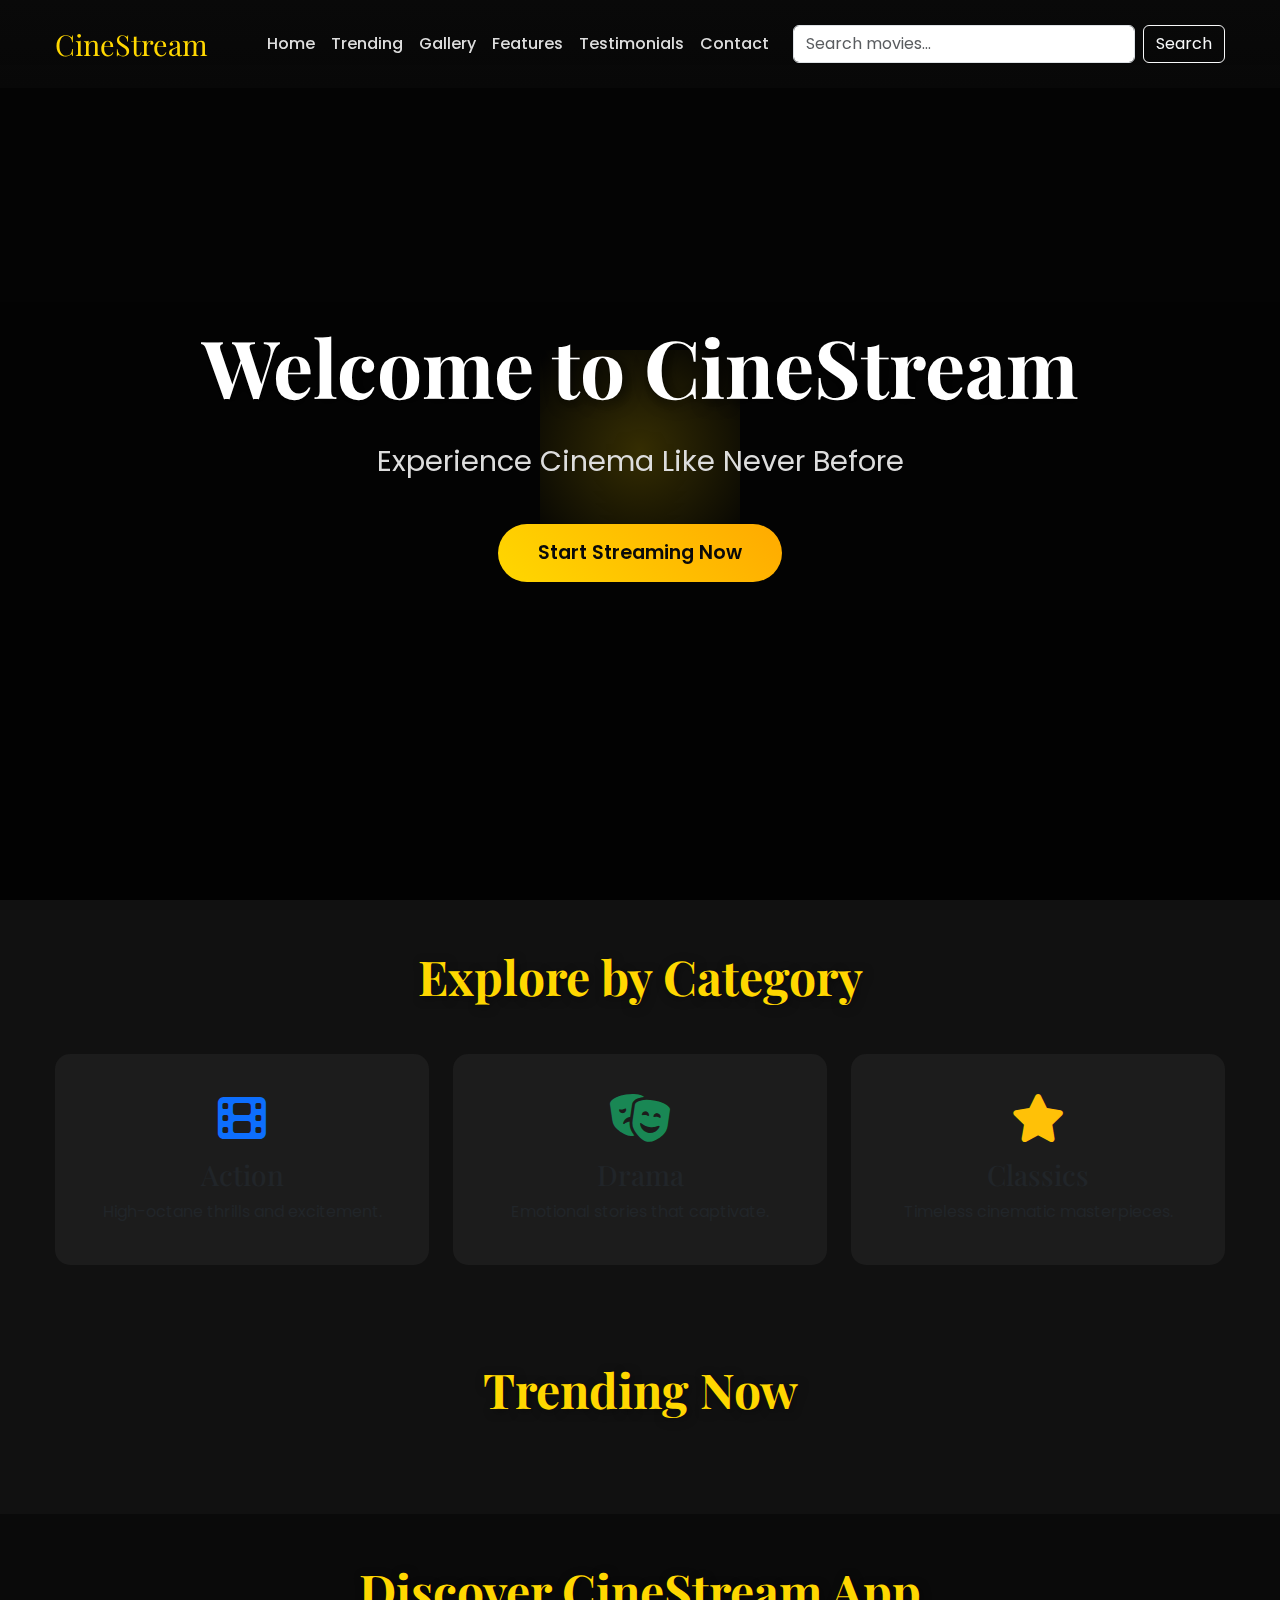
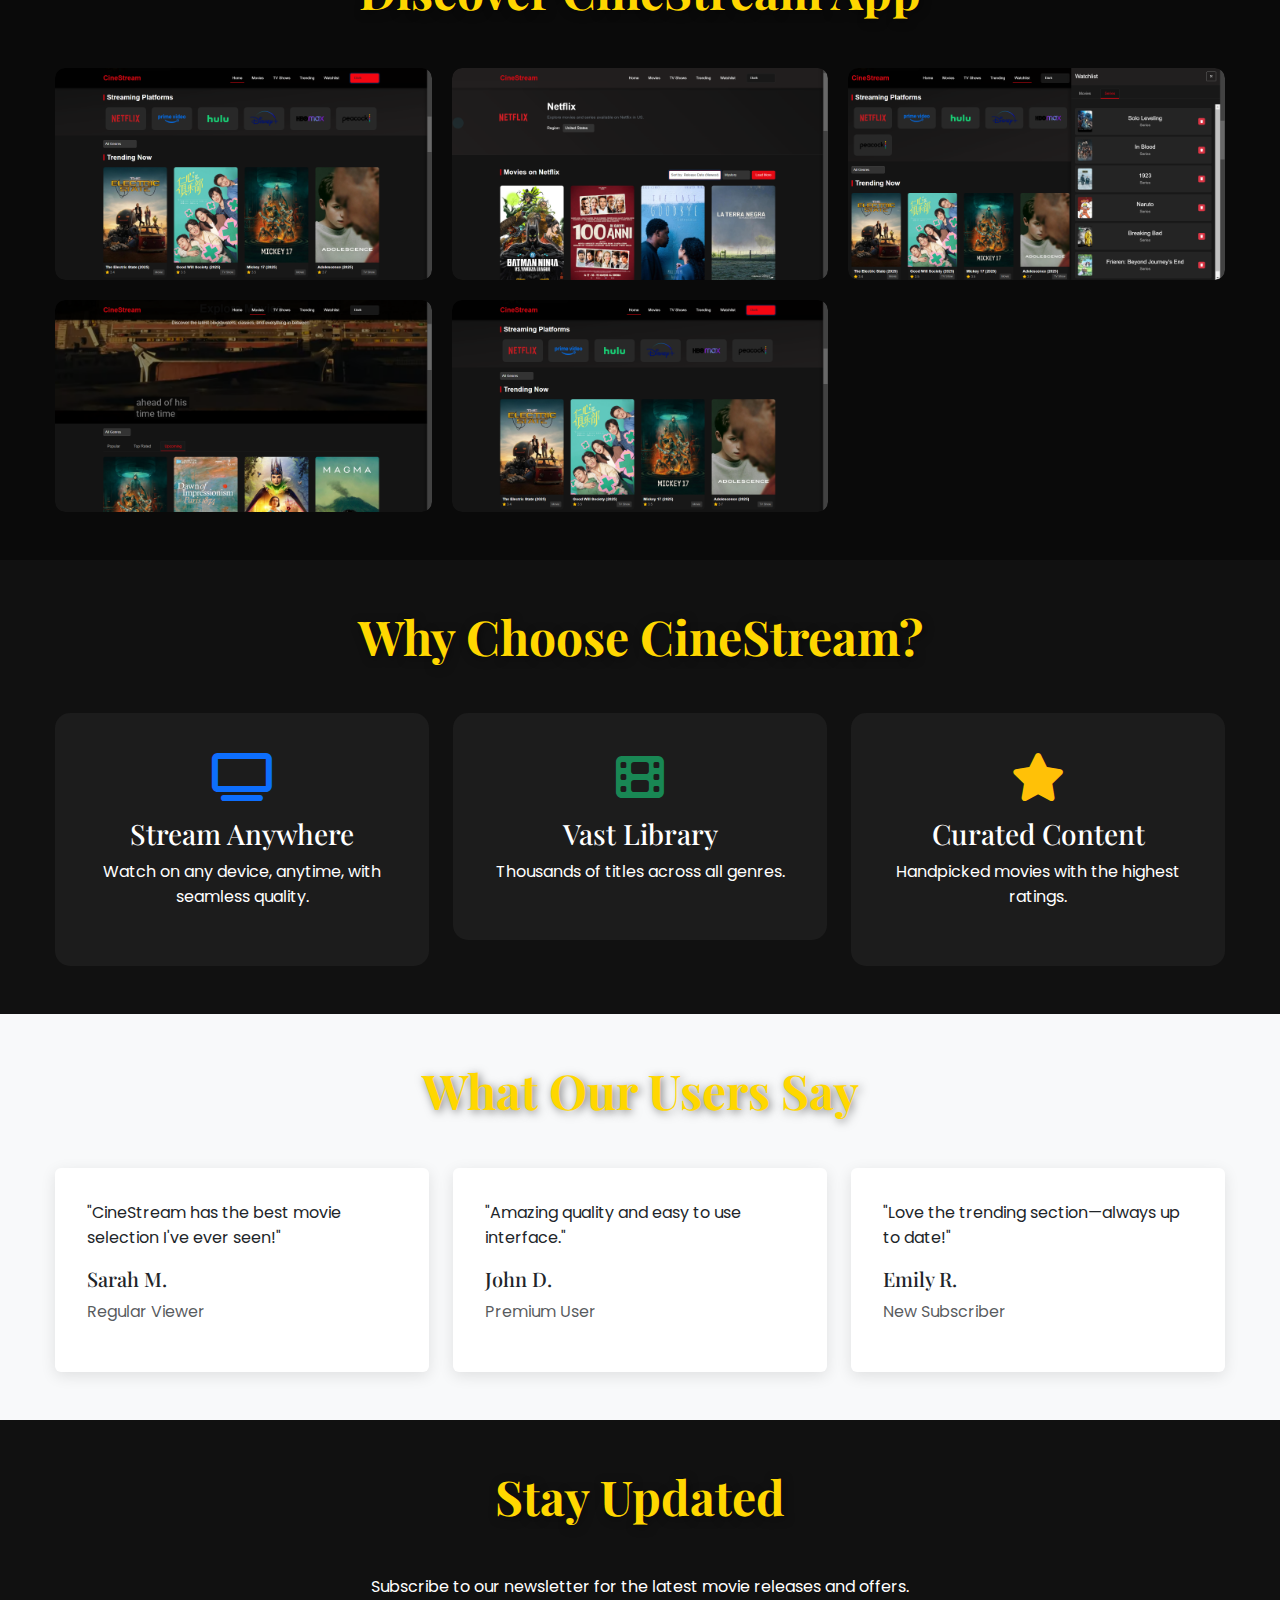
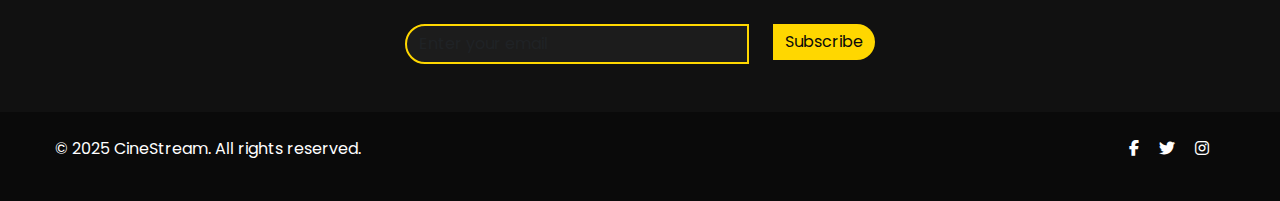
==== index.html @ f6e2ef92 "Update index.html" ====
<!DOCTYPE html>
<html lang="en">
<head>
  <meta charset="UTF-8">
  <meta name="viewport" content="width=device-width, initial-scale=1.0">
  <meta name="description" content="CineStream - Stream the latest movies and TV shows with a vast library and top-rated content.">
  <meta name="keywords" content="movies, streaming, CineStream, watch online, TV shows">
  <meta name="author" content="xAI">
  <!-- Open Graph Meta Tags -->
  <meta property="og:title" content="CineStream - Your Ultimate Movie Streaming Experience">
  <meta property="og:description" content="Discover a world of movies and TV shows in stunning quality with CineStream.">
  <meta property="og:image" content="https://cinestream.example.com/og-image.jpg">
  <meta property="og:url" content="https://cinestream.example.com">
  <meta property="og:type" content="website">
  <!-- Twitter Card Meta Tags -->
  <meta name="twitter:card" content="summary_large_image">
  <meta name="twitter:title" content="CineStream - Your Ultimate Movie Streaming Experience">
  <meta name="twitter:description" content="Discover a world of movies and TV shows in stunning quality with CineStream.">
  <meta name="twitter:image" content="https://cinestream.example.com/og-image.jpg">
  <title>CineStream - Your Ultimate Movie Streaming Experience</title>
  <link href="https://cdn.jsdelivr.net/npm/bootstrap@5.3.0/dist/css/bootstrap.min.css" rel="stylesheet">
  <link rel="stylesheet" href="https://cdnjs.cloudflare.com/ajax/libs/font-awesome/6.4.0/css/all.min.css">
  <link href="https://fonts.googleapis.com/css2?family=Playfair+Display:wght@400;700&family=Poppins:wght@300;400;500;600;700&display=swap" rel="stylesheet">
  <link rel="stylesheet" href="https://cdnjs.cloudflare.com/ajax/libs/OwlCarousel2/2.3.4/assets/owl.carousel.min.css">
  <link rel="stylesheet" href="https://cdnjs.cloudflare.com/ajax/libs/lightbox2/2.11.3/css/lightbox.min.css">
  <link rel="stylesheet" href="lading-page.css">
  </head>
<body>
  <!-- Preloader -->
  <div id="preloader">
    <div class="spinner">
      <div class="film-strip"></div>
      <span>CineStream</span>
    </div>
  </div>

  <!-- Navigation -->
  <nav class="navbar navbar-expand-lg navbar-dark fixed-top">
    <div class="container">
      <a class="navbar-brand" href="#">CineStream</a>
      <button class="navbar-toggler" type="button" data-bs-toggle="collapse" data-bs-target="#navbarNav" aria-controls="navbarNav" aria-expanded="false" aria-label="Toggle navigation">
        <span class="navbar-toggler-icon"></span>
      </button>
      <div class="collapse navbar-collapse" id="navbarNav">
        <ul class="navbar-nav ms-auto">
          <li class="nav-item"><a class="nav-link" href="#home">Home</a></li>
          <li class="nav-item"><a class="nav-link" href="#trending">Trending</a></li>
          <li class="nav-item"><a class="nav-link" href="#gallery">Gallery</a></li>
          <li class="nav-item"><a class="nav-link" href="#features">Features</a></li>
          <li class="nav-item"><a class="nav-link" href="#testimonials">Testimonials</a></li>
          <li class="nav-item"><a class="nav-link" href="#contact">Contact</a></li>
        </ul>
        <form class="d-flex ms-3" role="search">
          <input class="form-control me-2" type="search" placeholder="Search movies..." aria-label="Search">
          <button class="btn btn-outline-light" type="submit">Search</button>
        </form>
      </div>
    </div>
  </nav>

  <!-- Hero Section -->
  <section class="hero" id="home">
    <div class="hero-bg">
      <video autoplay muted loop playsinline class="hero-video" data-src="https://archive.org/download/BigBuckBunny_124/Content/big_buck_bunny_720p_surround.mp4" loading="lazy">
        <source src="https://archive.org/download/BigBuckBunny_124/Content/big_buck_bunny_720p_surround.mp4" type="video/mp4">
        Your browser does not support the video tag.
      </video>
      <div class="hero-overlay"></div>
      <div class="spotlight-effect"></div>
    </div>
    <div class="hero-content text-center text-white">
      <h1 class="hero-title">Welcome to CineStream</h1>
      <p class="hero-subtitle">Experience Cinema Like Never Before</p>
      <a href="CineStream.html" class="btn btn-primary btn-lg cta-button">Start Streaming Now</a>
    </div>
  </section>

  <!-- Categories Section -->
  <section class="categories py-5">
    <div class="container">
      <h2 class="section-title text-center mb-5">Explore by Category</h2>
      <div class="row row-cols-1 row-cols-md-3 g-4">
        <div class="col">
          <div class="card category-card text-center">
            <div class="card-body">
              <i class="fas fa-film fa-3x mb-3 text-primary"></i>
              <h3 class="card-title">Action</h3>
              <p class="card-text">High-octane thrills and excitement.</p>
            </div>
          </div>
        </div>
        <div class="col">
          <div class="card category-card text-center">
            <div class="card-body">
              <i class="fas fa-theater-masks fa-3x mb-3 text-success"></i>
              <h3 class="card-title">Drama</h3>
              <p class="card-text">Emotional stories that captivate.</p>
            </div>
          </div>
        </div>
        <div class="col">
          <div class="card category-card text-center">
            <div class="card-body">
              <i class="fas fa-star fa-3x mb-3 text-warning"></i>
              <h3 class="card-title">Classics</h3>
              <p class="card-text">Timeless cinematic masterpieces.</p>
            </div>
          </div>
        </div>
      </div>
    </div>
  </section>

  <!-- Trending Section -->
  <section class="trending py-5" id="trending">
    <div class="container">
      <h2 class="section-title text-center mb-5">Trending Now</h2>
      <div class="trending-carousel owl-carousel">
        <div class="trending-item">
          <img src="https://image.tmdb.org/t/p/w500/pB8BM7pdSp6B6Ih7QZ4DrQ3PmJK.jpg" alt="Fight Club" class="img-fluid">
          <div class="trending-overlay">
            <h3>Fight Club</h3>
            <p>1999 • Drama</p>
            <button class="btn btn-sm btn-primary watch-now">Watch Now</button>
          </div>
        </div>
        <div class="trending-item">
          <img src="https://image.tmdb.org/t/p/w500/7WsyChQLEftFiDOVTGkv3hFpyyt.jpg" alt="Avengers: Infinity War" class="img-fluid">
          <div class="trending-overlay">
            <h3>Avengers: Infinity War</h3>
            <p>2018 • Action</p>
            <button class="btn btn-sm btn-primary watch-now">Watch Now</button>
          </div>
        </div>
        <div class="trending-item">
          <img src="https://image.tmdb.org/t/p/w500/8Y43QfgywsO8XojwN2mG4yTumN.jpg" alt="The Matrix" class="img-fluid">
          <div class="trending-overlay">
            <h3>The Matrix</h3>
            <p>1999 • Sci-Fi</p>
            <button class="btn btn-sm btn-primary watch-now">Watch Now</button>
          </div>
        </div>
        <div class="trending-item">
          <img src="https://image.tmdb.org/t/p/w500/1g0dhYtq4irTY1GPXvift6kCfBn.jpg" alt="The Shawshank Redemption" class="img-fluid">
          <div class="trending-overlay">
            <h3>The Shawshank Redemption</h3>
            <p>1994 • Drama</p>
            <button class="btn btn-sm btn-primary watch-now">Watch Now</button>
          </div>
        </div>
      </div>
    </div>
  </section>

  <!-- Gallery Section -->
  <section class="gallery py-5" id="gallery">
    <div class="container">
      <h2 class="section-title text-center mb-5">Discover CineStream App</h2>
      <div class="gallery-grid">
        <div class="gallery-item">
          <a href="https://via.placeholder.com/1200x800?text=App+Home+Screen" data-lightbox="gallery" data-title="Home Screen">
            <img src="screenshoots/home.png" alt="App Home Screen" loading="lazy">
          </a>
        </div>
        <div class="gallery-item">
          <a href="https://via.placeholder.com/1200x800?text=Movie+Details" data-lightbox="gallery" data-title="Movies Page">
            <img src="screenshoots/Moviespage.png" alt="Movie Details" loading="lazy">
          </a>
        </div>
        <div class="gallery-item">
          <a href="https://via.placeholder.com/1200x800?text=Search+Screen" data-lightbox="gallery" data-title="Network details">
            <img src="screenshoots/Network-details.png" alt="Search Screen" loading="lazy">
          </a>
        </div>
        <div class="gallery-item">
          <a href="https://via.placeholder.com/1200x800?text=Profile+Screen" data-lightbox="gallery" data-title="Movies and TV shows details">
            <img src="screenshoots/home.png" alt="Profile Screen" loading="lazy">
          </a>
        </div>
        <div class="gallery-item">
          <a href="https://via.placeholder.com/1200x800?text=Watchlist" data-lightbox="gallery" data-title="Watchlist">
            <img src="screenshoots/watchlist.png" alt="Watchlist" loading="lazy">
          </a>
        </div>
      </div>
    </div>
  </section>

  <!-- Features Section -->
  <section class="features py-5" id="features">
    <div class="container">
      <h2 class="section-title text-center mb-5">Why Choose CineStream?</h2>
      <div class="row row-cols-1 row-cols-md-3 g-4">
        <div class="col">
          <div class="feature-card text-center">
            <i class="fas fa-tv fa-3x mb-3 text-primary"></i>
            <h3>Stream Anywhere</h3>
            <p>Watch on any device, anytime, with seamless quality.</p>
          </div>
        </div>
        <div class="col">
          <div class="feature-card text-center">
            <i class="fas fa-film fa-3x mb-3 text-success"></i>
            <h3>Vast Library</h3>
            <p>Thousands of titles across all genres.</p>
          </div>
        </div>
        <div class="col">
          <div class="feature-card text-center">
            <i class="fas fa-star fa-3x mb-3 text-warning"></i>
            <h3>Curated Content</h3>
            <p>Handpicked movies with the highest ratings.</p>
          </div>
        </div>
      </div>
    </div>
  </section>

  <!-- Testimonials Section -->
  <section class="testimonials py-5 bg-light text-dark" id="testimonials">
    <div class="container">
      <h2 class="section-title text-center mb-5">What Our Users Say</h2>
      <div class="row row-cols-1 row-cols-md-3 g-4">
        <div class="col">
          <div class="card testimonial-card">
            <div class="card-body">
              <p class="card-text">"CineStream has the best movie selection I've ever seen!"</p>
              <h5 class="card-title">Sarah M.</h5>
              <p class="text-muted">Regular Viewer</p>
            </div>
          </div>
        </div>
        <div class="col">
          <div class="card testimonial-card">
            <div class="card-body">
              <p class="card-text">"Amazing quality and easy to use interface."</p>
              <h5 class="card-title">John D.</h5>
              <p class="text-muted">Premium User</p>
            </div>
          </div>
        </div>
        <div class="col">
          <div class="card testimonial-card">
            <div class="card-body">
              <p class="card-text">"Love the trending section—always up to date!"</p>
              <h5 class="card-title">Emily R.</h5>
              <p class="text-muted">New Subscriber</p>
            </div>
          </div>
        </div>
      </div>
    </div>
  </section>

  <!-- Newsletter Section -->
  <section class="newsletter py-5" id="contact">
    <div class="container">
      <h2 class="section-title text-center mb-5">Stay Updated</h2>
      <p class="text-center mb-4">Subscribe to our newsletter for the latest movie releases and offers.</p>
      <form class="row justify-content-center">
        <div class="col-auto">
          <input type="email" class="form-control" placeholder="Enter your email" required>
        </div>
        <div class="col-auto">
          <button type="submit" class="btn btn-primary">Subscribe</button>
        </div>
      </form>
    </div>
  </section>

  <!-- Footer -->
  <footer class="footer py-4 text-white">
    <div class="container">
      <div class="row">
        <div class="col-md-6">
          <p>© 2025 CineStream. All rights reserved.</p>
        </div>
        <div class="col-md-6 text-md-end">
          <div class="social-links">
            <a href="#" class="text-white me-3"><i class="fab fa-facebook-f"></i></a>
            <a href="#" class="text-white me-3"><i class="fab fa-twitter"></i></a>
            <a href="#" class="text-white me-3"><i class="fab fa-instagram"></i></a>
          </div>
        </div>
      </div>
    </div>
  </footer>

  <!-- Back to Top Button -->
  <button id="back-to-top" aria-label="Back to Top">
    <i class="fas fa-chevron-up"></i>
  </button>

  <!-- Scripts -->
  <script src="https://cdn.jsdelivr.net/npm/bootstrap@5.3.0/dist/js/bootstrap.bundle.min.js"></script>
  <script src="https://cdnjs.cloudflare.com/ajax/libs/gsap/3.11.5/gsap.min.js"></script>
  <script src="https://cdnjs.cloudflare.com/ajax/libs/gsap/3.11.5/ScrollTrigger.min.js"></script>
  <script src="https://cdnjs.cloudflare.com/ajax/libs/OwlCarousel2/2.3.4/owl.carousel.min.js"></script>
  <script src="https://cdnjs.cloudflare.com/ajax/libs/lightbox2/2.11.3/js/lightbox.min.js"></script>
  <script src="js/lading-page.js"></script>
  </body>
</html>
---- lading-page.css ----
* {
  margin: 0;
  padding: 0;
  box-sizing: border-box;
}

body {
  font-family: 'Poppins', sans-serif;
  background-color: #0a0a0a;
  color: #fff;
  overflow-x: hidden;
  line-height: 1.6;
}

h1, h2, h3, h4, h5, h6 {
  font-family: 'Playfair Display', serif;
}

.container {
  max-width: 1200px;
  margin: 0 auto;
  padding: 0 15px;
}

/* Preloader */
#preloader {
  position: fixed;
  top: 0;
  left: 0;
  width: 100%;
  height: 100%;
  background: #0a0a0a;
  display: flex;
  align-items: center;
  justify-content: center;
  z-index: 9999;
}

.spinner {
  position: relative;
  text-align: center;
}

.spinner span {
  font-size: 2rem;
  font-family: 'Playfair Display', serif;
  color: #ffd700;
  animation: fadeInOut 1.5s infinite;
}

.film-strip {
  width: 60px;
  height: 10px;
  background: linear-gradient(90deg, #ffd700 20%, transparent 20%, transparent 40%, #ffd700 40%, transparent 60%, #ffd700 60%, transparent 80%, #ffd700 80%);
  margin-bottom: 10px;
  animation: moveFilm 1s infinite linear;
}

@keyframes moveFilm {
  0% { background-position: 0; }
  100% { background-position: 60px; }
}

@keyframes fadeInOut {
  0%, 100% { opacity: 0.5; }
  50% { opacity: 1; }
}

/* Navbar */
.navbar {
  background: linear-gradient(to bottom, rgba(10, 10, 10, 0.9), rgba(10, 10, 10, 0.7));
  padding: 1rem 0;
  transition: background 0.3s ease;
}

.navbar-brand {
  font-family: 'Playfair Display', serif;
  font-size: 1.8rem;
  color: #ffd700 !important;
}

.nav-link {
  color: #ddd !important;
  font-weight: 500;
  transition: color 0.3s ease;
}

.nav-link:hover {
  color: #ffd700 !important;
}

/* Hero Section */
.hero {
  position: relative;
  min-height: 100vh;
  display: flex;
  align-items: center;
  justify-content: center;
  overflow: hidden;
}

.hero-bg {
  position: absolute;
  top: 0;
  left: 0;
  width: 100%;
  height: 100%;
  z-index: 1;
}

.hero-video {
  width: 100%;
  height: 100%;
  object-fit: cover;
  opacity: 0;
  transition: opacity 1s ease-in;
}

.hero-video[loaded] {
  opacity: 1;
}

.hero-overlay {
  position: absolute;
  top: 0;
  left: 0;
  width: 100%;
  height: 100%;
  background: linear-gradient(to bottom, rgba(0, 0, 0, 0.5), rgba(0, 0, 0, 0.8));
  z-index: 2;
}

.spotlight-effect {
  position: absolute;
  top: 50%;
  left: 50%;
  width: 200px;
  height: 200px;
  background: radial-gradient(circle, rgba(255, 215, 0, 0.2), transparent);
  transform: translate(-50%, -50%);
  z-index: 3;
  animation: pulse 3s infinite ease-in-out;
}

@keyframes pulse {
  0%, 100% { transform: translate(-50%, -50%) scale(1); opacity: 0.5; }
  50% { transform: translate(-50%, -50%) scale(1.2); opacity: 0.8; }
}

.hero-content {
  position: relative;
  z-index: 4;
  text-align: center;
  padding: 20px;
}

.hero-title {
  font-size: 5rem;
  font-weight: 700;
  margin-bottom: 1.5rem;
  color: #fff;
  text-shadow: 3px 3px 15px rgba(0, 0, 0, 0.8);
}

.hero-subtitle {
  font-size: 1.8rem;
  font-weight: 400;
  margin-bottom: 2.5rem;
  color: #ddd;
}

.cta-button {
  padding: 15px 40px;
  font-size: 1.2rem;
  font-weight: 600;
  background: linear-gradient(45deg, #ffd700, #ffaa00);
  border: none;
  border-radius: 50px;
  color: #0a0a0a;
  transition: transform 0.3s ease, box-shadow 0.3s ease;
  position: relative;
  overflow: hidden;
}

.cta-button::before {
  content: '';
  position: absolute;
  top: 0;
  left: -100%;
  width: 100%;
  height: 100%;
  background: linear-gradient(90deg, transparent, rgba(255, 255, 255, 0.3), transparent);
  transition: left 0.5s ease;
}

.cta-button:hover::before {
  left: 100%;
}

.cta-button:hover {
  transform: translateY(-5px);
  box-shadow: 0 10px 20px rgba(255, 215, 0, 0.3);
}

/* Categories Section */
.categories {
  background: #111;
}

.category-card {
  background: #1c1c1c;
  border: none;
  border-radius: 15px;
  transition: transform 0.3s ease, background 0.3s ease;
}

.category-card:hover {
  transform: translateY(-10px);
  background: #252525;
}

.category-card .card-body {
  padding: 2.5rem;
}

.category-card i {
  color: #ffd700;
}

/* Trending Section */
.trending {
  background: #111;
}

.trending-carousel .owl-stage-outer {
  overflow: hidden;
}

.trending-item {
  position: relative;
  border-radius: 15px;
  overflow: hidden;
  transition: transform 0.3s ease;
}

.trending-item img {
  width: 100%;
  height: 400px;
  object-fit: cover;
}

.trending-overlay {
  position: absolute;
  bottom: 0;
  left: 0;
  width: 100%;
  padding: 20px;
  background: linear-gradient(to top, rgba(0, 0, 0, 0.9), transparent);
  color: #fff;
  opacity: 0;
  transition: opacity 0.3s ease;
}

.trending-item:hover .trending-overlay {
  opacity: 1;
}

.trending-item:hover {
  transform: scale(1.05);
}

.watch-now {
  background: #ffd700;
  color: #0a0a0a;
  border: none;
  padding: 8px 20px;
  border-radius: 20px;
  font-weight: 600;
  transition: background 0.3s ease;
}

.watch-now:hover {
  background: #ffaa00;
}

.section-title {
  font-size: 3rem;
  font-weight: 700;
  color: #ffd700;
  text-shadow: 2px 2px 10px rgba(0, 0, 0, 0.5);
}

/* Gallery Section */
.gallery {
  background: #0a0a0a;
}

.gallery-grid {
  column-count: 3;
  column-gap: 20px;
}

.gallery-item {
  break-inside: avoid;
  margin-bottom: 20px;
  position: relative;
  border-radius: 10px;
  overflow: hidden;
  transition: transform 0.3s ease;
}

.gallery-item img {
  width: 100%;
  height: auto;
  display: block;
  border-radius: 10px;
}

.gallery-item:hover {
  transform: scale(1.05);
}

.gallery-item::after {
  content: '';
  position: absolute;
  top: 50%;
  left: 50%;
  width: 100px;
  height: 100px;
  background: radial-gradient(circle, rgba(255, 215, 0, 0.3), transparent);
  transform: translate(-50%, -50%);
  opacity: 0;
  transition: opacity 0.3s ease;
}

.gallery-item:hover::after {
  opacity: 1;
}

/* Features Section */
.features {
  background: #111;
}

.feature-card {
  background: #1c1c1c;
  padding: 2.5rem;
  border-radius: 15px;
  transition: transform 0.3s ease, background 0.3s ease;
}

.feature-card:hover {
  transform: translateY(-10px);
  background: #252525;
}

.feature-card i {
  color: #ffd700;
}

/* Testimonials Section */
.testimonials {
  background: #f5f5f5;
}

.testimonial-card {
  background: #fff;
  border: none;
  box-shadow: 0 4px 15px rgba(0, 0, 0, 0.1);
  transition: transform 0.3s ease;
}

.testimonial-card:hover {
  transform: translateY(-5px);
}

.testimonial-card .card-body {
  padding: 2rem;
}

/* Newsletter Section */
.newsletter {
  background: #111;
}

.newsletter .form-control {
  border-radius: 25px 0 0 25px;
  border: 2px solid #ffd700;
  background: #1c1c1c;
  color: #fff;
}

.newsletter .btn-primary {
  border-radius: 0 25px 25px 0;
  background: #ffd700;
  border: none;
  color: #0a0a0a;
}

.newsletter .btn-primary:hover {
  background: #ffaa00;
}

/* Footer */
.footer {
  background: #0a0a0a;
}

.social-links a {
  transition: color 0.3s ease;
}

.social-links a:hover {
  color: #ffd700;
}

/* Back to Top Button */
#back-to-top {
  position: fixed;
  bottom: 30px;
  right: 30px;
  background: #ffd700;
  color: #0a0a0a;
  border: none;
  border-radius: 50%;
  width: 50px;
  height: 50px;
  display: flex;
  align-items: center;
  justify-content: center;
  font-size: 1.2rem;
  opacity: 0;
  transition: opacity 0.3s ease;
}

#back-to-top.visible {
  opacity: 1;
}

#back-to-top:hover {
  background: #ffaa00;
}

/* Responsive Design */
@media (max-width: 992px) {
  .gallery-grid {
    column-count: 2;
  }
}

@media (max-width: 768px) {
  .hero-title {
    font-size: 3rem;
  }

  .hero-subtitle {
    font-size: 1.4rem;
  }

  .cta-button {
    padding: 12px 30px;
    font-size: 1rem;
  }

  .section-title {
    font-size: 2.5rem;
  }

  .trending-item img {
    height: 300px;
  }
}

@media (max-width: 576px) {
  .navbar-nav {
    margin-top: 1rem;
  }

  .hero-title {
    font-size: 2.5rem;
  }

  .hero-subtitle {
    font-size: 1.2rem;
  }

  .gallery-grid {
    column-count: 1;
  }
}
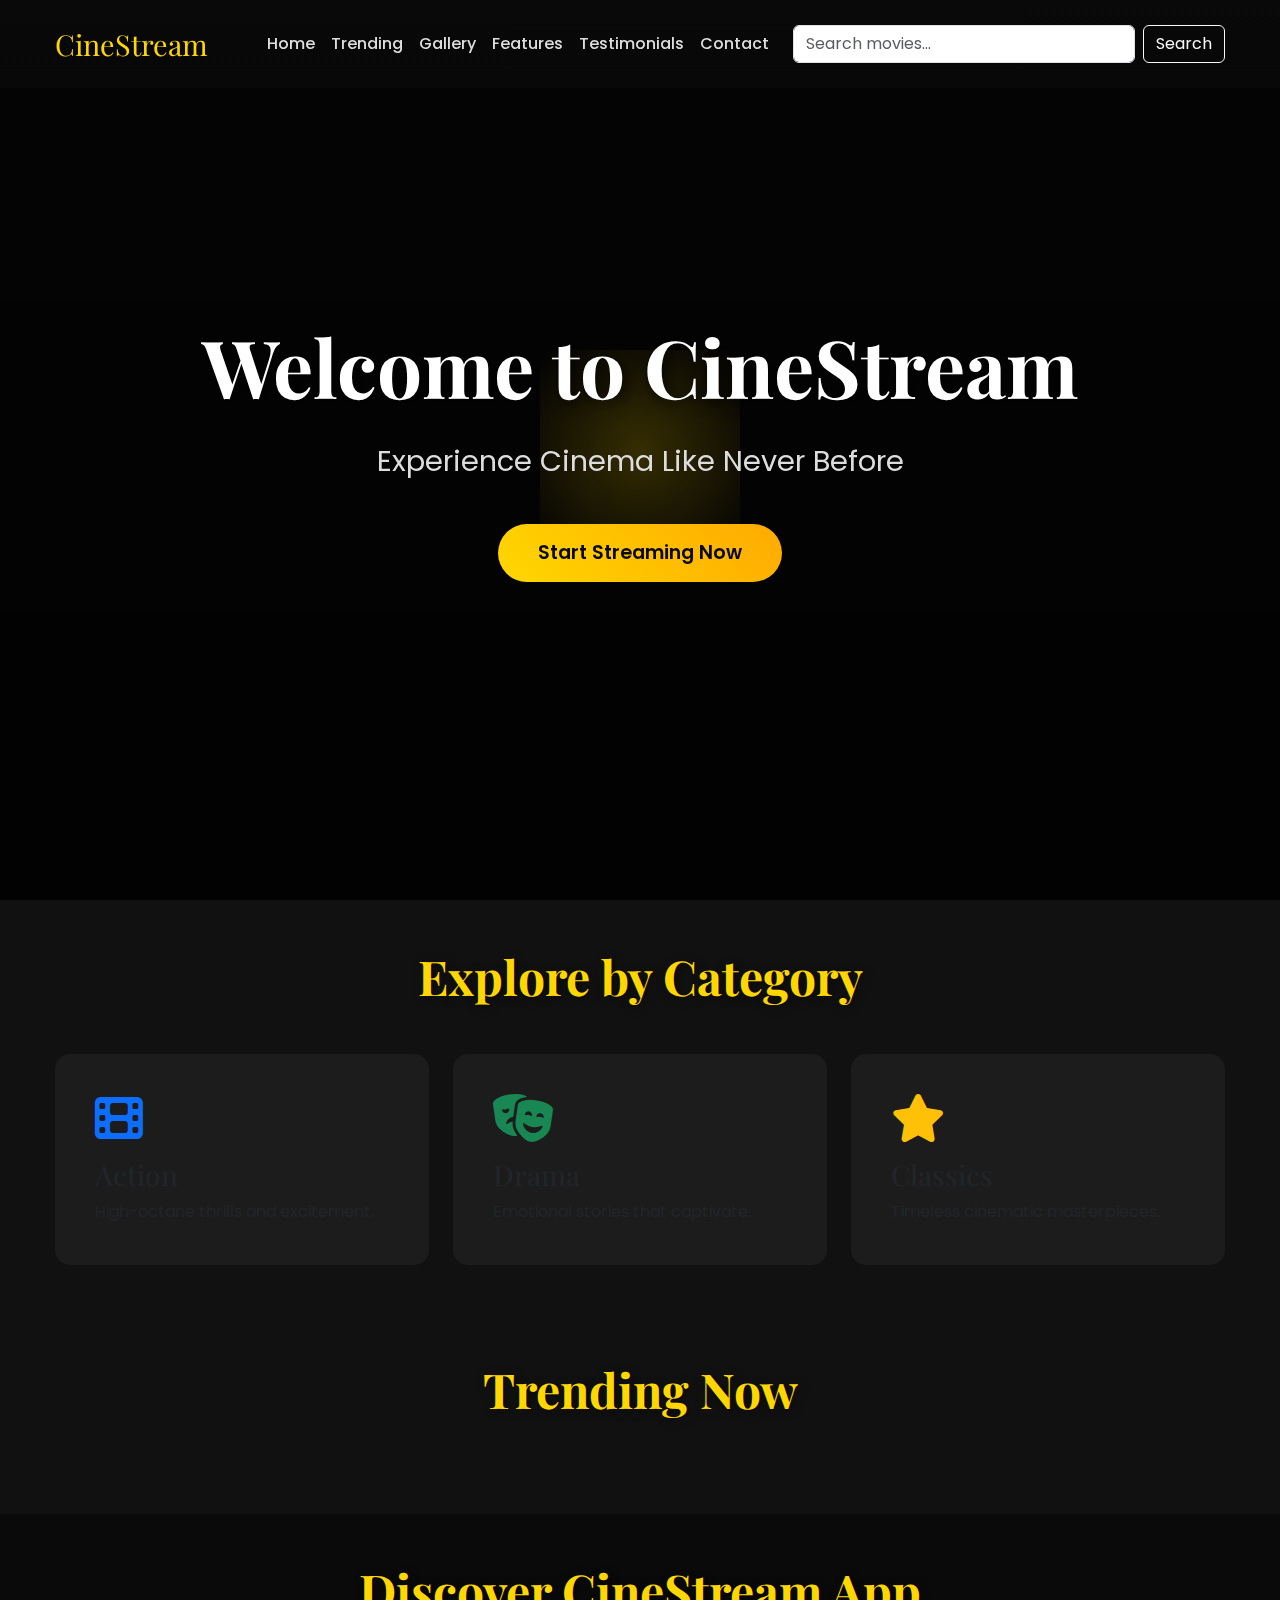
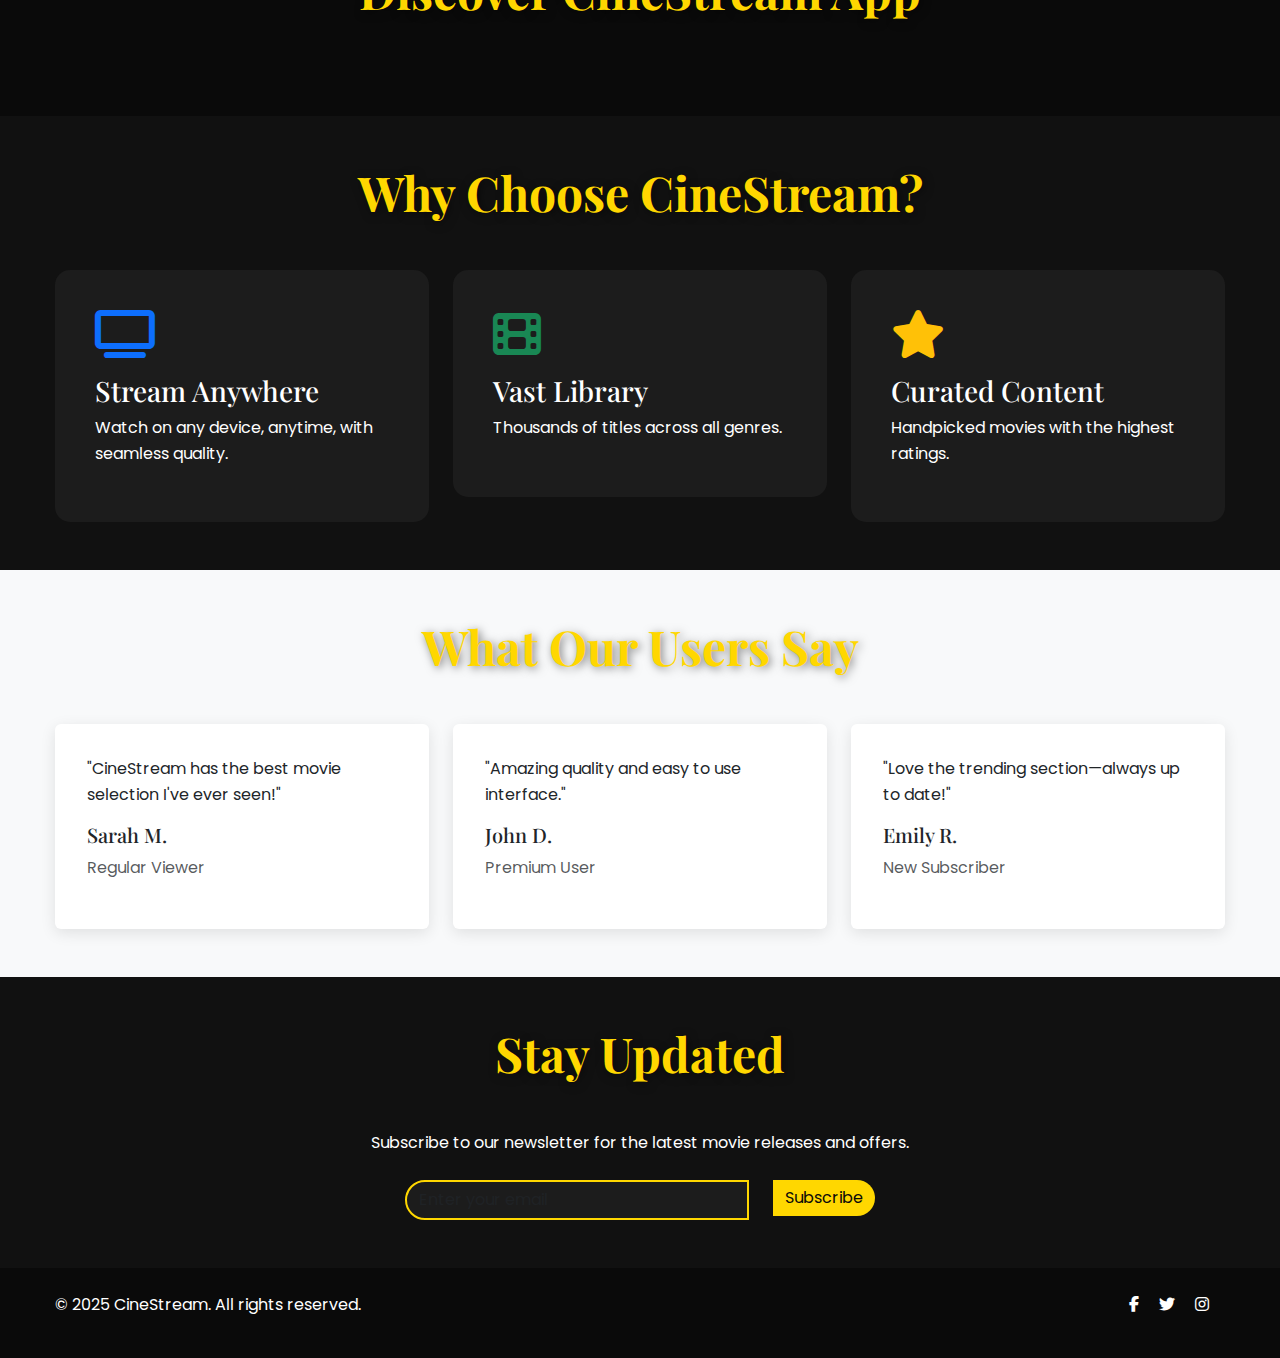
==== commit 40a1b26e: "Update index.html" ====
--- a/index.html
+++ b/index.html
@@ -24,7 +24,7 @@
   <link rel="stylesheet" href="https://cdnjs.cloudflare.com/ajax/libs/OwlCarousel2/2.3.4/assets/owl.carousel.min.css">
   <link rel="stylesheet" href="https://cdnjs.cloudflare.com/ajax/libs/lightbox2/2.11.3/css/lightbox.min.css">
   <link rel="stylesheet" href="lading-page.css">
-  </head>
+</head>
 <body>
   <!-- Preloader -->
   <div id="preloader">
@@ -81,7 +81,8 @@
       <h2 class="section-title text-center mb-5">Explore by Category</h2>
       <div class="row row-cols-1 row-cols-md-3 g-4">
         <div class="col">
-          <div class="card category-card text-center">
+          <div class="card category-card tilt" data-tilt style="background-image: url('https://image.tmdb.org/t/p/w500/8Vt6m1yJCq5oR3o5D2D2M3Nl61.jpg');">
+            <div class="card-overlay"></div>
             <div class="card-body">
               <i class="fas fa-film fa-3x mb-3 text-primary"></i>
               <h3 class="card-title">Action</h3>
@@ -90,7 +91,8 @@
           </div>
         </div>
         <div class="col">
-          <div class="card category-card text-center">
+          <div class="card category-card tilt" data-tilt style="background-image: url('https://image.tmdb.org/t/p/w500/3bhkrj58Vtu7enYsRolD1fZdja1.jpg');">
+            <div class="card-overlay"></div>
             <div class="card-body">
               <i class="fas fa-theater-masks fa-3x mb-3 text-success"></i>
               <h3 class="card-title">Drama</h3>
@@ -99,7 +101,8 @@
           </div>
         </div>
         <div class="col">
-          <div class="card category-card text-center">
+          <div class="card category-card tilt" data-tilt style="background-image: url('https://image.tmdb.org/t/p/w500/1g0dhYtq4irTY1GPXvift6kCfBn.jpg');">
+            <div class="card-overlay"></div>
             <div class="card-body">
               <i class="fas fa-star fa-3x mb-3 text-warning"></i>
               <h3 class="card-title">Classics</h3>
@@ -156,29 +159,29 @@
   <section class="gallery py-5" id="gallery">
     <div class="container">
       <h2 class="section-title text-center mb-5">Discover CineStream App</h2>
-      <div class="gallery-grid">
-        <div class="gallery-item">
-          <a href="https://via.placeholder.com/1200x800?text=App+Home+Screen" data-lightbox="gallery" data-title="Home Screen">
+      <div class="gallery-carousel owl-carousel">
+        <div class="gallery-item tilt" data-tilt>
+          <a href="screenshoots/home.png" data-lightbox="gallery" data-title="Home Screen">
             <img src="screenshoots/home.png" alt="App Home Screen" loading="lazy">
           </a>
         </div>
-        <div class="gallery-item">
-          <a href="https://via.placeholder.com/1200x800?text=Movie+Details" data-lightbox="gallery" data-title="Movies Page">
+        <div class="gallery-item tilt" data-tilt>
+          <a href="screenshoots/Moviespage.png" data-lightbox="gallery" data-title="Movies Page">
             <img src="screenshoots/Moviespage.png" alt="Movie Details" loading="lazy">
           </a>
         </div>
-        <div class="gallery-item">
-          <a href="https://via.placeholder.com/1200x800?text=Search+Screen" data-lightbox="gallery" data-title="Network details">
+        <div class="gallery-item tilt" data-tilt>
+          <a href="screenshoots/Network-details.png" data-lightbox="gallery" data-title="Network Details">
             <img src="screenshoots/Network-details.png" alt="Search Screen" loading="lazy">
           </a>
         </div>
-        <div class="gallery-item">
-          <a href="https://via.placeholder.com/1200x800?text=Profile+Screen" data-lightbox="gallery" data-title="Movies and TV shows details">
+        <div class="gallery-item tilt" data-tilt>
+          <a href="screenshoots/home.png" data-lightbox="gallery" data-title="Movies and TV Shows Details">
             <img src="screenshoots/home.png" alt="Profile Screen" loading="lazy">
           </a>
         </div>
-        <div class="gallery-item">
-          <a href="https://via.placeholder.com/1200x800?text=Watchlist" data-lightbox="gallery" data-title="Watchlist">
+        <div class="gallery-item tilt" data-tilt>
+          <a href="screenshoots/watchlist.png" data-lightbox="gallery" data-title="Watchlist">
             <img src="screenshoots/watchlist.png" alt="Watchlist" loading="lazy">
           </a>
         </div>
@@ -192,24 +195,33 @@
       <h2 class="section-title text-center mb-5">Why Choose CineStream?</h2>
       <div class="row row-cols-1 row-cols-md-3 g-4">
         <div class="col">
-          <div class="feature-card text-center">
-            <i class="fas fa-tv fa-3x mb-3 text-primary"></i>
-            <h3>Stream Anywhere</h3>
-            <p>Watch on any device, anytime, with seamless quality.</p>
-          </div>
-        </div>
-        <div class="col">
-          <div class="feature-card text-center">
-            <i class="fas fa-film fa-3x mb-3 text-success"></i>
-            <h3>Vast Library</h3>
-            <p>Thousands of titles across all genres.</p>
-          </div>
-        </div>
-        <div class="col">
-          <div class="feature-card text-center">
-            <i class="fas fa-star fa-3x mb-3 text-warning"></i>
-            <h3>Curated Content</h3>
-            <p>Handpicked movies with the highest ratings.</p>
+          <div class="feature-card tilt" data-tilt style="background-image: url('https://image.tmdb.org/t/p/w500/5weFjIpK1g8kS5vJD2X1fTRH0d.jpg');">
+            <div class="card-overlay"></div>
+            <div class="card-body">
+              <i class="fas fa-tv fa-3x mb-3 text-primary"></i>
+              <h3>Stream Anywhere</h3>
+              <p>Watch on any device, anytime, with seamless quality.</p>
+            </div>
+          </div>
+        </div>
+        <div class="col">
+          <div class="feature-card tilt" data-tilt style="background-image: url('https://image.tmdb.org/t/p/w500/8Vt6m1yJCq5oR3o5D2D2M3Nl61.jpg');">
+            <div class="card-overlay"></div>
+            <div class="card-body">
+              <i class="fas fa-film fa-3x mb-3 text-success"></i>
+              <h3>Vast Library</h3>
+              <p>Thousands of titles across all genres.</p>
+            </div>
+          </div>
+        </div>
+        <div class="col">
+          <div class="feature-card tilt" data-tilt style="background-image: url('https://image.tmdb.org/t/p/w500/1g0dhYtq4irTY1GPXvift6kCfBn.jpg');">
+            <div class="card-overlay"></div>
+            <div class="card-body">
+              <i class="fas fa-star fa-3x mb-3 text-warning"></i>
+              <h3>Curated Content</h3>
+              <p>Handpicked movies with the highest ratings.</p>
+            </div>
           </div>
         </div>
       </div>
@@ -222,7 +234,8 @@
       <h2 class="section-title text-center mb-5">What Our Users Say</h2>
       <div class="row row-cols-1 row-cols-md-3 g-4">
         <div class="col">
-          <div class="card testimonial-card">
+          <div class="card testimonial-card tilt" data-tilt style="background-image: url('https://images.unsplash.com/photo-1502685104226-ee32379fefbe?ixlib=rb-4.0.3&auto=format&fit=crop&w=500&q=60');">
+            <div class="card-overlay"></div>
             <div class="card-body">
               <p class="card-text">"CineStream has the best movie selection I've ever seen!"</p>
               <h5 class="card-title">Sarah M.</h5>
@@ -231,7 +244,8 @@
           </div>
         </div>
         <div class="col">
-          <div class="card testimonial-card">
+          <div class="card testimonial-card tilt" data-tilt style="background-image: url('https://images.unsplash.com/photo-1507003211169-0a1dd7228f2d?ixlib=rb-4.0.3&auto=format&fit=crop&w=500&q=60');">
+            <div class="card-overlay"></div>
             <div class="card-body">
               <p class="card-text">"Amazing quality and easy to use interface."</p>
               <h5 class="card-title">John D.</h5>
@@ -240,7 +254,8 @@
           </div>
         </div>
         <div class="col">
-          <div class="card testimonial-card">
+          <div class="card testimonial-card tilt" data-tilt style="background-image: url('https://images.unsplash.com/photo-1517841903200-7a706ff3a04f?ixlib=rb-4.0.3&auto=format&fit=crop&w=500&q=60');">
+            <div class="card-overlay"></div>
             <div class="card-body">
               <p class="card-text">"Love the trending section—always up to date!"</p>
               <h5 class="card-title">Emily R.</h5>
@@ -297,6 +312,7 @@
   <script src="https://cdnjs.cloudflare.com/ajax/libs/gsap/3.11.5/ScrollTrigger.min.js"></script>
   <script src="https://cdnjs.cloudflare.com/ajax/libs/OwlCarousel2/2.3.4/owl.carousel.min.js"></script>
   <script src="https://cdnjs.cloudflare.com/ajax/libs/lightbox2/2.11.3/js/lightbox.min.js"></script>
+  <script src="https://cdnjs.cloudflare.com/ajax/libs/vanilla-tilt/1.7.0/vanilla-tilt.min.js"></script>
   <script src="js/lading-page.js"></script>
-  </body>
+</body>
 </html>
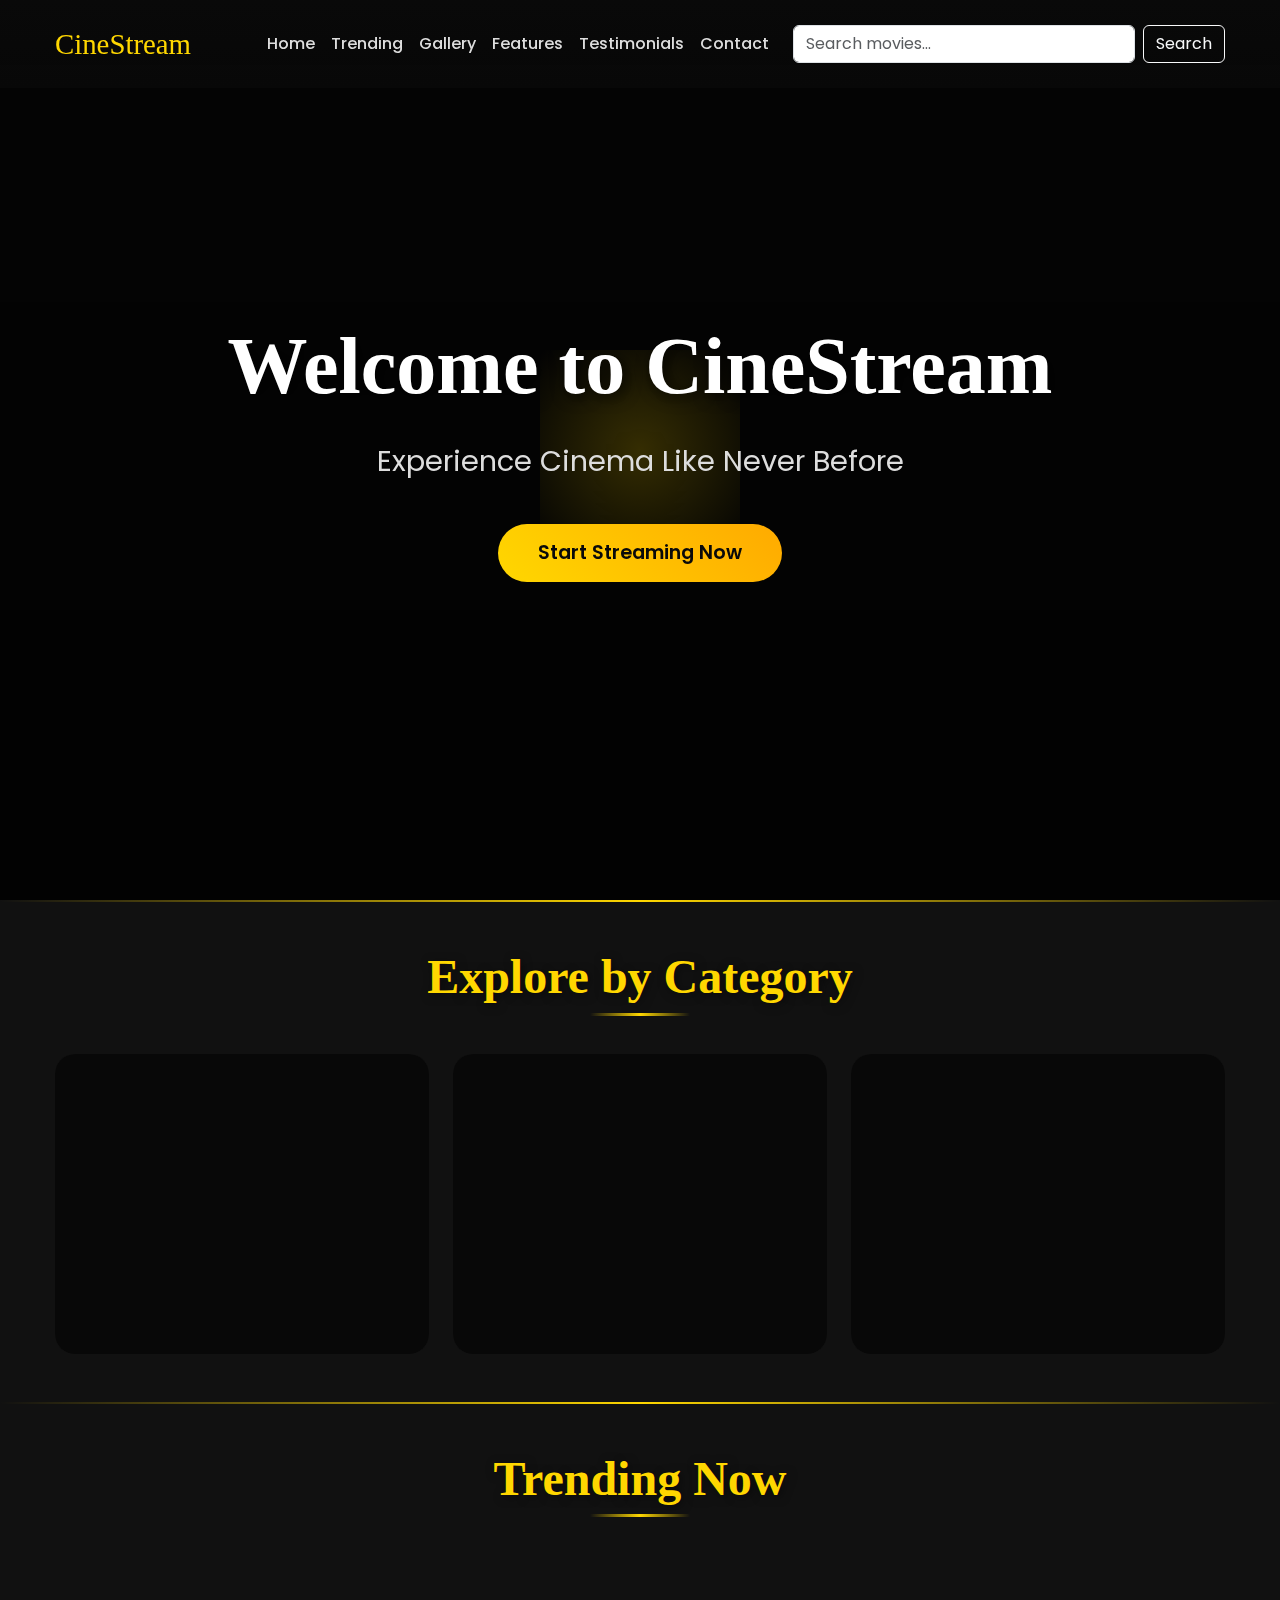
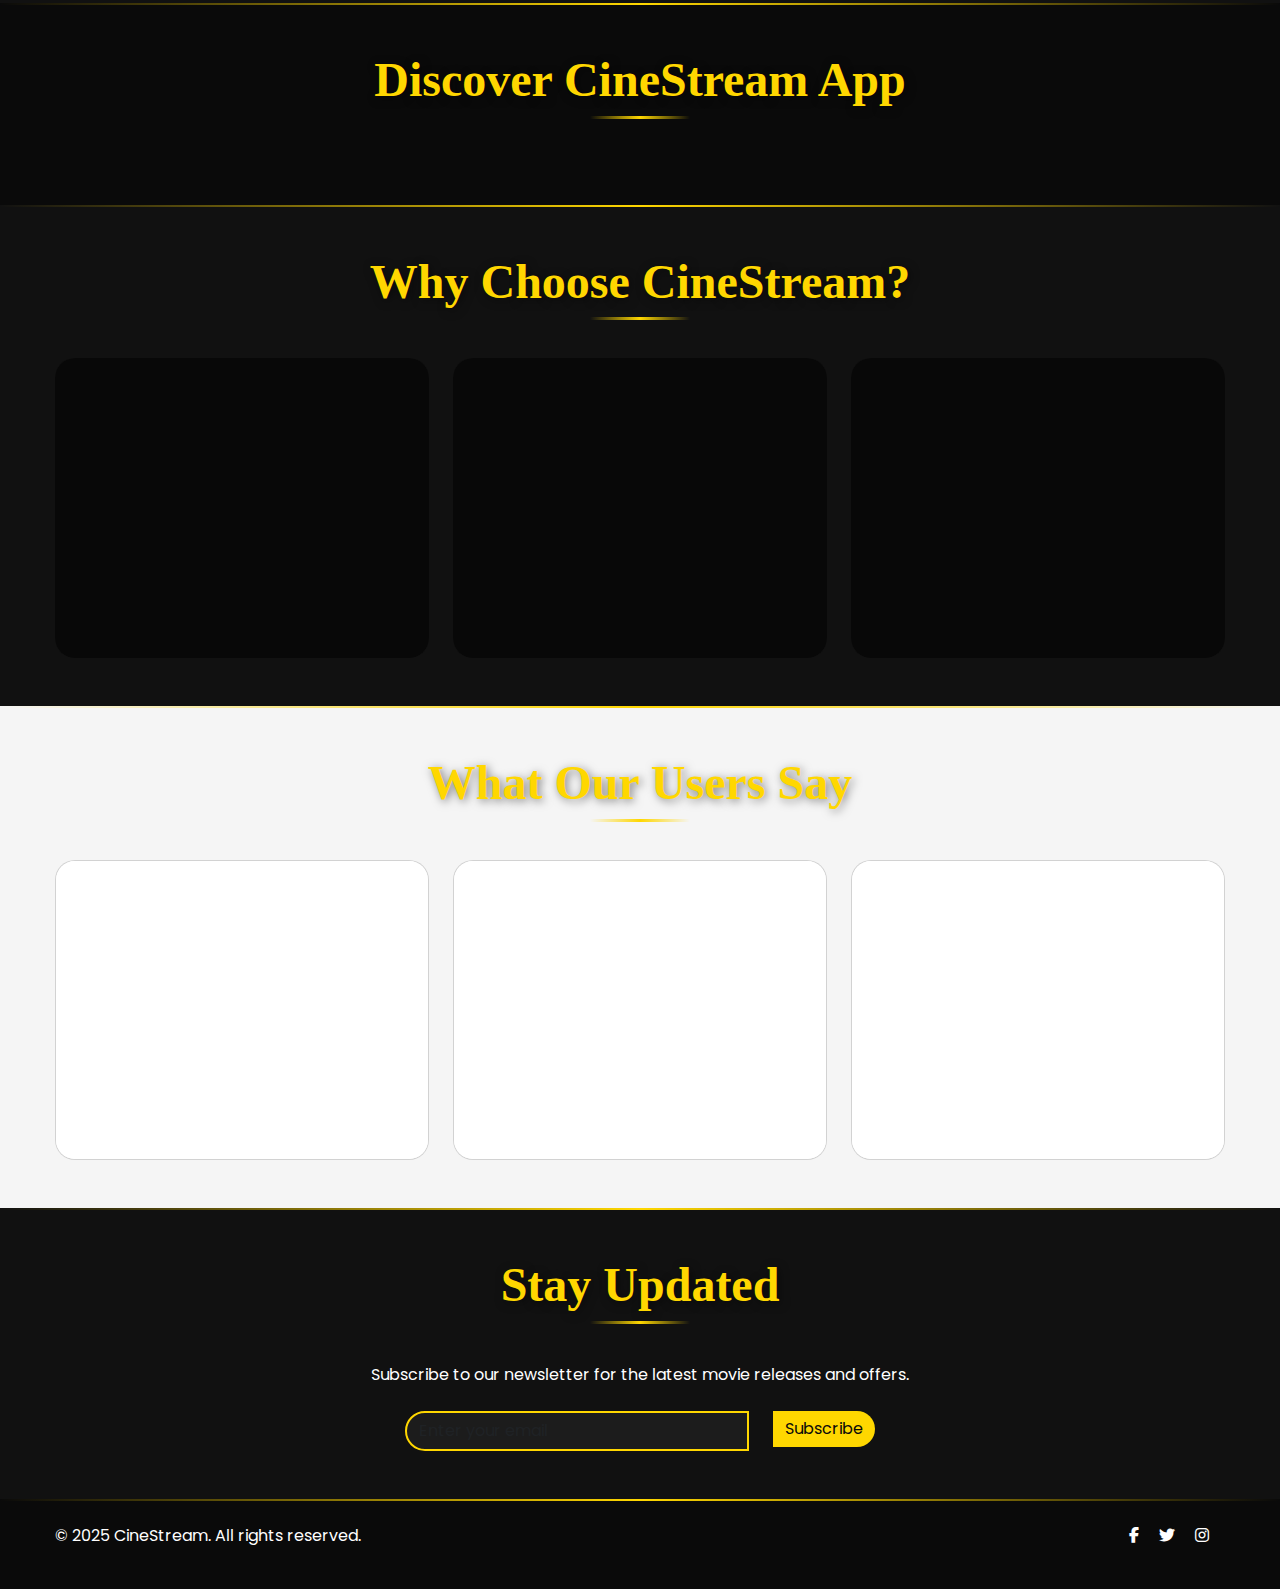
==== commit a608a176: "Update index.html" ====
--- a/index.html
+++ b/index.html
@@ -20,7 +20,7 @@
   <title>CineStream - Your Ultimate Movie Streaming Experience</title>
   <link href="https://cdn.jsdelivr.net/npm/bootstrap@5.3.0/dist/css/bootstrap.min.css" rel="stylesheet">
   <link rel="stylesheet" href="https://cdnjs.cloudflare.com/ajax/libs/font-awesome/6.4.0/css/all.min.css">
-  <link href="https://fonts.googleapis.com/css2?family=Playfair+Display:wght@400;700&family=Poppins:wght@300;400;500;600;700&display=swap" rel="stylesheet">
+  <link href="https://fonts.googleapis.com/css2?family=Cinzel:wght@400;700&family=Poppins:wght@300;400;500;600;700&display=swap" rel="stylesheet">
   <link rel="stylesheet" href="https://cdnjs.cloudflare.com/ajax/libs/OwlCarousel2/2.3.4/assets/owl.carousel.min.css">
   <link rel="stylesheet" href="https://cdnjs.cloudflare.com/ajax/libs/lightbox2/2.11.3/css/lightbox.min.css">
   <link rel="stylesheet" href="lading-page.css">
@@ -161,28 +161,28 @@
       <h2 class="section-title text-center mb-5">Discover CineStream App</h2>
       <div class="gallery-carousel owl-carousel">
         <div class="gallery-item tilt" data-tilt>
-          <a href="screenshoots/home.png" data-lightbox="gallery" data-title="Home Screen">
-            <img src="screenshoots/home.png" alt="App Home Screen" loading="lazy">
-          </a>
-        </div>
-        <div class="gallery-item tilt" data-tilt>
-          <a href="screenshoots/Moviespage.png" data-lightbox="gallery" data-title="Movies Page">
-            <img src="screenshoots/Moviespage.png" alt="Movie Details" loading="lazy">
-          </a>
-        </div>
-        <div class="gallery-item tilt" data-tilt>
-          <a href="screenshoots/Network-details.png" data-lightbox="gallery" data-title="Network Details">
-            <img src="screenshoots/Network-details.png" alt="Search Screen" loading="lazy">
-          </a>
-        </div>
-        <div class="gallery-item tilt" data-tilt>
-          <a href="screenshoots/home.png" data-lightbox="gallery" data-title="Movies and TV Shows Details">
-            <img src="screenshoots/home.png" alt="Profile Screen" loading="lazy">
-          </a>
-        </div>
-        <div class="gallery-item tilt" data-tilt>
-          <a href="screenshoots/watchlist.png" data-lightbox="gallery" data-title="Watchlist">
-            <img src="screenshoots/watchlist.png" alt="Watchlist" loading="lazy">
+          <a href="./screenshoots/home.png" data-lightbox="gallery" data-title="Home Screen">
+            <img src="./screenshoots/home.png" alt="App Home Screen" loading="lazy">
+          </a>
+        </div>
+        <div class="gallery-item tilt" data-tilt>
+          <a href="./screenshoots/Moviespage.png" data-lightbox="gallery" data-title="Movies Page">
+            <img src="./screenshoots/Moviespage.png" alt="Movie Details" loading="lazy">
+          </a>
+        </div>
+        <div class="gallery-item tilt" data-tilt>
+          <a href="./screenshoots/Network-details.png" data-lightbox="gallery" data-title="Network Details">
+            <img src="./screenshoots/Network-details.png" alt="Search Screen" loading="lazy">
+          </a>
+        </div>
+        <div class="gallery-item tilt" data-tilt>
+          <a href="./screenshoots/home.png" data-lightbox="gallery" data-title="Movies and TV Shows Details">
+            <img src="./screenshoots/home.png" alt="Profile Screen" loading="lazy">
+          </a>
+        </div>
+        <div class="gallery-item tilt" data-tilt>
+          <a href="./screenshoots/watchlist.png" data-lightbox="gallery" data-title="Watchlist">
+            <img src="./screenshoots/watchlist.png" alt="Watchlist" loading="lazy">
           </a>
         </div>
       </div>
@@ -229,7 +229,7 @@
   </section>
 
   <!-- Testimonials Section -->
-  <section class="testimonials py-5 bg-light text-dark" id="testimonials">
+  <section class="testimonials py-5" id="testimonials">
     <div class="container">
       <h2 class="section-title text-center mb-5">What Our Users Say</h2>
       <div class="row row-cols-1 row-cols-md-3 g-4">
--- a/lading-page.css
+++ b/lading-page.css
@@ -1,4 +1,4 @@
-  * {
+* {
   margin: 0;
   padding: 0;
   box-sizing: border-box;
@@ -202,34 +202,118 @@
   box-shadow: 0 10px 20px rgba(255, 215, 0, 0.3);
 }
 
+/* Section Divider */
+.section-divider {
+  height: 2px;
+  background: linear-gradient(to right, transparent, #ffd700, transparent);
+  margin: 3rem 0;
+}
+
 /* Categories Section */
 .categories {
   background: #111;
+  position: relative;
+}
+
+.categories::before {
+  content: '';
+  position: absolute;
+  top: 0;
+  left: 0;
+  width: 100%;
+  height: 2px;
+  background: linear-gradient(to right, transparent, #ffd700, transparent);
 }
 
 .category-card {
+  position: relative;
   background: #1c1c1c;
   border: none;
-  border-radius: 15px;
-  transition: transform 0.3s ease, background 0.3s ease;
+  border-radius: 20px;
+  overflow: hidden;
+  transition: transform 0.3s ease, box-shadow 0.3s ease;
+  background-size: cover;
+  background-position: center;
+  min-height: 300px;
+  display: flex;
+  align-items: center;
+  justify-content: center;
+}
+
+.category-card .card-overlay {
+  position: absolute;
+  top: 0;
+  left: 0;
+  width: 100%;
+  height: 100%;
+  background: rgba(0, 0, 0, 0.7);
+  z-index: 1;
+}
+
+.category-card .card-body {
+  position: relative;
+  z-index: 2;
+  padding: 2.5rem;
+  text-align: center;
+  opacity: 0;
+  transform: translateY(20px);
+  transition: opacity 0.5s ease, transform 0.5s ease;
+}
+
+.category-card:hover .card-body {
+  opacity: 1;
+  transform: translateY(0);
 }
 
 .category-card:hover {
-  transform: translateY(-10px);
-  background: #252525;
-}
-
-.category-card .card-body {
-  padding: 2.5rem;
+  transform: scale(1.05);
+  box-shadow: 0 0 20px rgba(255, 215, 0, 0.3);
+}
+
+.category-card::before {
+  content: '';
+  position: absolute;
+  top: -2px;
+  left: -2px;
+  right: -2px;
+  bottom: -2px;
+  border: 2px solid transparent;
+  border-radius: 22px;
+  background: linear-gradient(45deg, #ffd700, #ffaa00) border-box;
+  -webkit-mask: linear-gradient(#fff 0 0) padding-box, linear-gradient(#fff 0 0);
+  -webkit-mask-composite: destination-out;
+  mask-composite: exclude;
+  opacity: 0;
+  transition: opacity 0.5s ease;
+}
+
+.category-card:hover::before {
+  opacity: 1;
 }
 
 .category-card i {
   color: #ffd700;
+  transition: transform 0.3s ease;
+}
+
+.category-card:hover i {
+  transform: scale(1.2);
 }
 
 /* Trending Section */
 .trending {
   background: #111;
+  position: relative;
+}
+
+.trending::before {
+  content: '';
+  position: absolute;
+  top: 0;
+  left: 0;
+  width: 100%;
+  height: 2px;
+  background: linear-gradient(to right, transparent, #ffd700, transparent);
 }
 
 .trending-carousel .owl-stage-outer {
@@ -288,36 +372,79 @@
   font-weight: 700;
   color: #ffd700;
   text-shadow: 2px 2px 10px rgba(0, 0, 0, 0.5);
+  position: relative;
+  margin-bottom: 3rem;
+}
+
+.section-title::after {
+  content: '';
+  position: absolute;
+  bottom: -10px;
+  left: 50%;
+  transform: translateX(-50%);
+  width: 100px;
+  height: 3px;
+  background: linear-gradient(to right, transparent, #ffd700, transparent);
 }
 
 /* Gallery Section */
 .gallery {
   background: #0a0a0a;
-}
-
-.gallery-grid {
-  column-count: 3;
-  column-gap: 20px;
+  position: relative;
+}
+
+.gallery::before {
+  content: '';
+  position: absolute;
+  top: 0;
+  left: 0;
+  width: 100%;
+  height: 2px;
+  background: linear-gradient(to right, transparent, #ffd700, transparent);
+}
+
+.gallery-carousel {
+  position: relative;
 }
 
 .gallery-item {
-  break-inside: avoid;
-  margin-bottom: 20px;
-  position: relative;
-  border-radius: 10px;
+  position: relative;
+  border-radius: 15px;
   overflow: hidden;
-  transition: transform 0.3s ease;
+  transition: transform 0.3s ease, box-shadow 0.3s ease;
 }
 
 .gallery-item img {
   width: 100%;
-  height: auto;
-  display: block;
-  border-radius: 10px;
-}
-
-.gallery-item:hover {
-  transform: scale(1.05);
+  height: 400px;
+  object-fit: cover;
+  border-radius: 15px;
+  transition: transform 0.5s ease;
+}
+
+.gallery-item:hover img {
+  transform: scale(1.1);
+}
+
+.gallery-item::before {
+  content: '';
+  position: absolute;
+  top: -2px;
+  left: -2px;
+  right: -2px;
+  bottom: -2px;
+  border: 2px solid transparent;
+  border-radius: 17px;
+  background: linear-gradient(45deg, #ffd700, #ffaa00) border-box;
+  -webkit-mask: linear-gradient(#fff 0 0) padding-box, linear-gradient(#fff 0 0);
+  -webkit-mask-composite: destination-out;
+  mask-composite: exclude;
+  opacity: 0;
+  transition: opacity 0.5s ease;
+}
+
+.gallery-item:hover::before {
+  opacity: 1;
 }
 
 .gallery-item::after {
@@ -337,50 +464,202 @@
   opacity: 1;
 }
 
+/* Lightbox Customization */
+.lightbox .lb-image {
+  border-radius: 10px;
+}
+
+.lightbox .lb-caption {
+  background: rgba(0, 0, 0, 0.8);
+  padding: 10px;
+  border-radius: 5px;
+  font-family: 'Playfair Display', serif;
+  color: #ffd700;
+}
+
 /* Features Section */
 .features {
   background: #111;
+  position: relative;
+}
+
+.features::before {
+  content: '';
+  position: absolute;
+  top: 0;
+  left: 0;
+  width: 100%;
+  height: 2px;
+  background: linear-gradient(to right, transparent, #ffd700, transparent);
 }
 
 .feature-card {
+  position: relative;
   background: #1c1c1c;
+  border-radius: 20px;
+  overflow: hidden;
+  background-size: cover;
+  background-position: center;
+  min-height: 300px;
+  display: flex;
+  align-items: center;
+  justify-content: center;
+  transition: transform 0.3s ease, box-shadow 0.3s ease;
+}
+
+.feature-card .card-overlay {
+  position: absolute;
+  top: 0;
+  left: 0;
+  width: 100%;
+  height: 100%;
+  background: rgba(0, 0, 0, 0.7);
+  z-index: 1;
+}
+
+.feature-card .card-body {
+  position: relative;
+  z-index: 2;
   padding: 2.5rem;
-  border-radius: 15px;
-  transition: transform 0.3s ease, background 0.3s ease;
+  text-align: center;
+  opacity: 0;
+  transform: translateY(20px);
+  transition: opacity 0.5s ease, transform 0.5s ease;
+}
+
+.feature-card:hover .card-body {
+  opacity: 1;
+  transform: translateY(0);
 }
 
 .feature-card:hover {
-  transform: translateY(-10px);
-  background: #252525;
+  transform: scale(1.05);
+  box-shadow: 0 0 20px rgba(255, 215, 0, 0.3);
+}
+
+.feature-card::before {
+  content: '';
+  position: absolute;
+  top: -2px;
+  left: -2px;
+  right: -2px;
+  bottom: -2px;
+  border: 2px solid transparent;
+  border-radius: 22px;
+  background: linear-gradient(45deg, #ffd700, #ffaa00) border-box;
+  -webkit-mask: linear-gradient(#fff 0 0) padding-box, linear-gradient(#fff 0 0);
+  -webkit-mask-composite: destination-out;
+  mask-composite: exclude;
+  opacity: 0;
+  transition: opacity 0.5s ease;
+}
+
+.feature-card:hover::before {
+  opacity: 1;
 }
 
 .feature-card i {
   color: #ffd700;
+  transition: transform 0.3s ease;
+}
+
+.feature-card:hover i {
+  transform: scale(1.2);
 }
 
 /* Testimonials Section */
 .testimonials {
   background: #f5f5f5;
+  position: relative;
+}
+
+.testimonials::before {
+  content: '';
+  position: absolute;
+  top: 0;
+  left: 0;
+  width: 100%;
+  height: 2px;
+  background: linear-gradient(to right, transparent, #ffd700, transparent);
 }
 
 .testimonial-card {
+  position: relative;
   background: #fff;
-  border: none;
-  box-shadow: 0 4px 15px rgba(0, 0, 0, 0.1);
-  transition: transform 0.3s ease;
+  border-radius: 20px;
+  overflow: hidden;
+  background-size: cover;
+  background-position: center;
+  min-height: 300px;
+  transition: transform 0.3s ease, box-shadow 0.3s ease;
+}
+
+.testimonial-card .card-overlay {
+  position: absolute;
+  top: 0;
+  left: 0;
+  width: 100%;
+  height: 100%;
+  background: rgba(255, 255, 255, 0.9);
+  z-index: 1;
+}
+
+.testimonial-card .card-body {
+  position: relative;
+  z-index: 2;
+  padding: 2.5rem;
+  text-align: center;
+  color: #333;
+  opacity: 0;
+  transform: translateY(20px);
+  transition: opacity 0.5s ease, transform 0.5s ease;
+}
+
+.testimonial-card:hover .card-body {
+  opacity: 1;
+  transform: translateY(0);
 }
 
 .testimonial-card:hover {
-  transform: translateY(-5px);
-}
-
-.testimonial-card .card-body {
-  padding: 2rem;
+  transform: scale(1.05);
+  box-shadow: 0 0 20px rgba(255, 215, 0, 0.3);
+}
+
+.testimonial-card::before {
+  content: '';
+  position: absolute;
+  top: -2px;
+  left: -2px;
+  right: -2px;
+  bottom: -2px;
+  border: 2px solid transparent;
+  border-radius: 22px;
+  background: linear-gradient(45deg, #ffd700, #ffaa00) border-box;
+  -webkit-mask: linear-gradient(#fff 0 0) padding-box, linear-gradient(#fff 0 0);
+  -webkit-mask-composite: destination-out;
+  mask-composite: exclude;
+  opacity: 0;
+  transition: opacity 0.5s ease;
+}
+
+.testimonial-card:hover::before {
+  opacity: 1;
 }
 
 /* Newsletter Section */
 .newsletter {
   background: #111;
+  position: relative;
+}
+
+.newsletter::before {
+  content: '';
+  position: absolute;
+  top: 0;
+  left: 0;
+  width: 100%;
+  height: 2px;
+  background: linear-gradient(to right, transparent, #ffd700, transparent);
 }
 
 .newsletter .form-control {
@@ -404,6 +683,17 @@
 /* Footer */
 .footer {
   background: #0a0a0a;
+  position: relative;
+}
+
+.footer::before {
+  content: '';
+  position: absolute;
+  top: 0;
+  left: 0;
+  width: 100%;
+  height: 2px;
+  background: linear-gradient(to right, transparent, #ffd700, transparent);
 }
 
 .social-links a {
@@ -443,8 +733,8 @@
 
 /* Responsive Design */
 @media (max-width: 992px) {
-  .gallery-grid {
-    column-count: 2;
+  .gallery-carousel .owl-item {
+    width: 300px !important;
   }
 }
 
@@ -469,6 +759,16 @@
   .trending-item img {
     height: 300px;
   }
+
+  .gallery-item img {
+    height: 300px;
+  }
+
+  .category-card,
+  .feature-card,
+  .testimonial-card {
+    min-height: 250px;
+  }
 }
 
 @media (max-width: 576px) {
@@ -484,7 +784,7 @@
     font-size: 1.2rem;
   }
 
-  .gallery-grid {
-    column-count: 1;
-  }
-}
+  .gallery-carousel .owl-item {
+    width: 100% !important;
+  }
+}
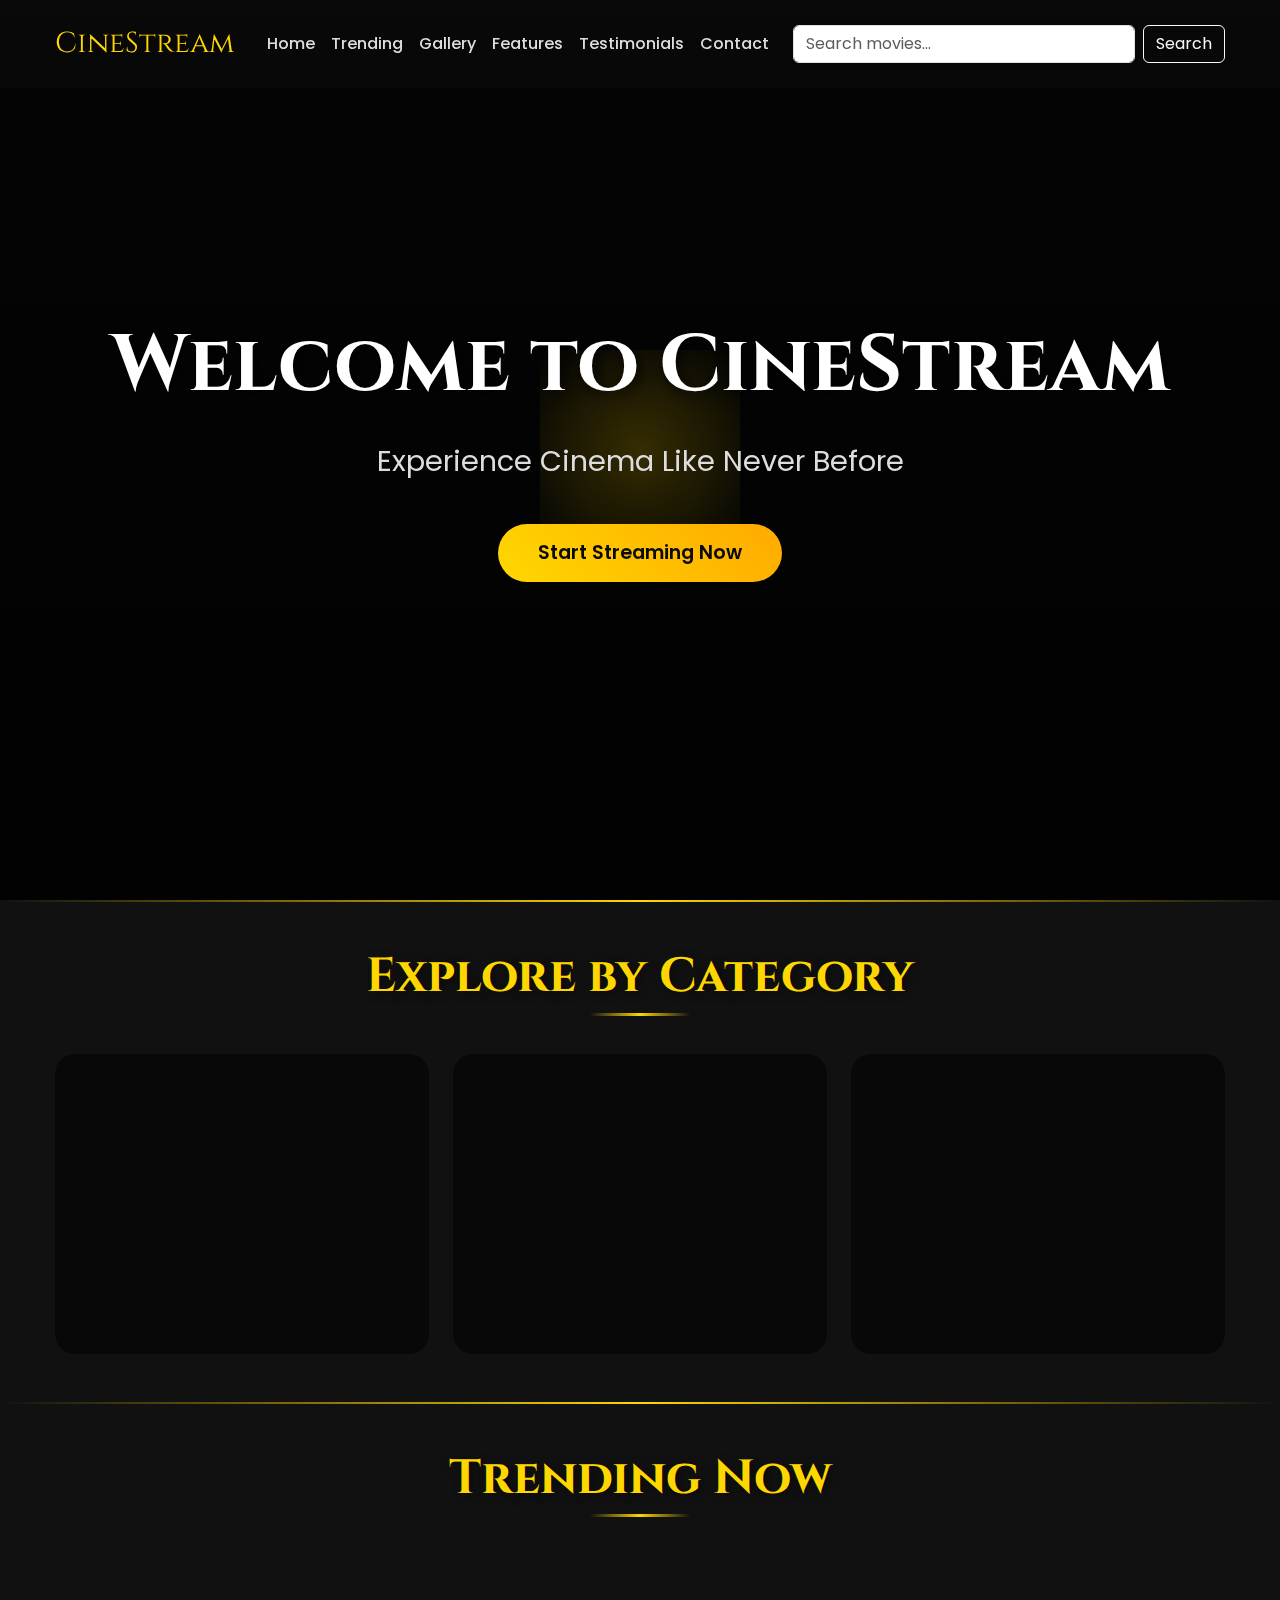
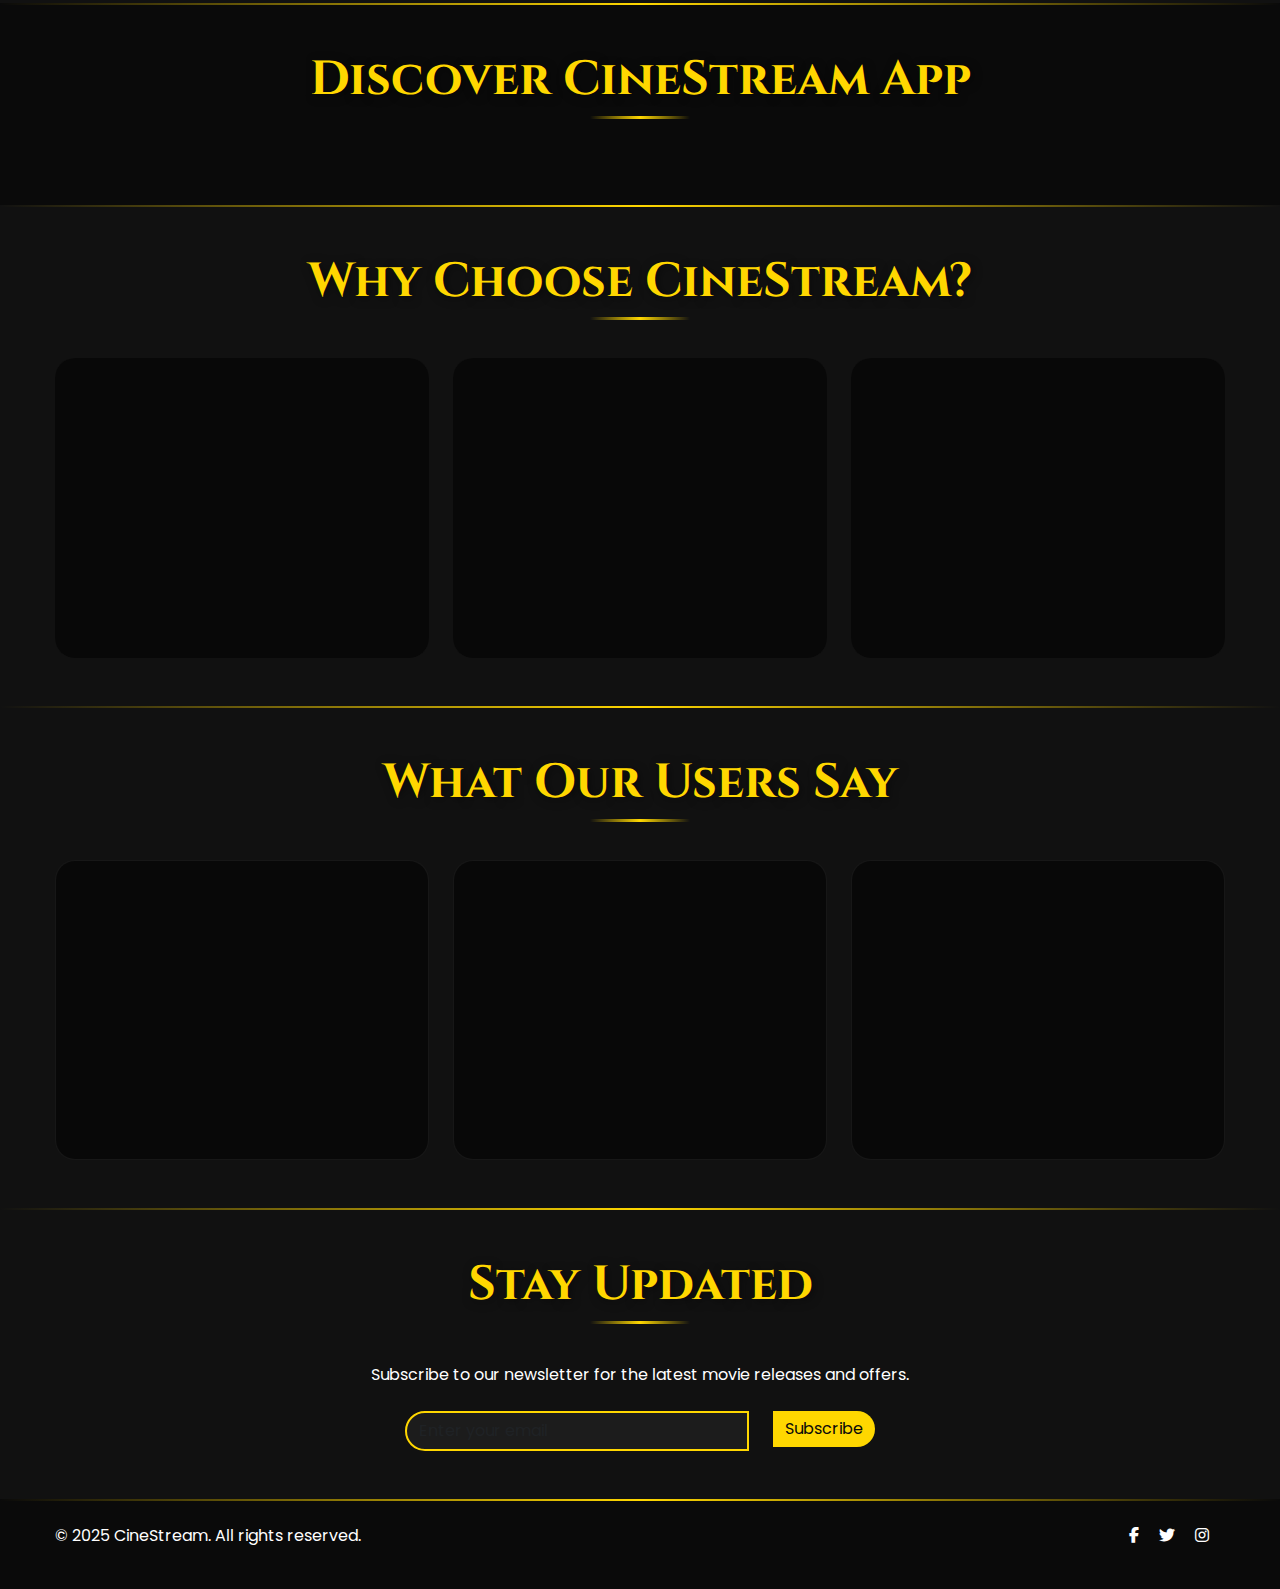
==== commit cd2c0b2c: "Update index.html" ====
--- a/index.html
+++ b/index.html
@@ -161,28 +161,28 @@
       <h2 class="section-title text-center mb-5">Discover CineStream App</h2>
       <div class="gallery-carousel owl-carousel">
         <div class="gallery-item tilt" data-tilt>
-          <a href="./screenshoots/home.png" data-lightbox="gallery" data-title="Home Screen">
-            <img src="./screenshoots/home.png" alt="App Home Screen" loading="lazy">
-          </a>
-        </div>
-        <div class="gallery-item tilt" data-tilt>
-          <a href="./screenshoots/Moviespage.png" data-lightbox="gallery" data-title="Movies Page">
-            <img src="./screenshoots/Moviespage.png" alt="Movie Details" loading="lazy">
-          </a>
-        </div>
-        <div class="gallery-item tilt" data-tilt>
-          <a href="./screenshoots/Network-details.png" data-lightbox="gallery" data-title="Network Details">
-            <img src="./screenshoots/Network-details.png" alt="Search Screen" loading="lazy">
-          </a>
-        </div>
-        <div class="gallery-item tilt" data-tilt>
-          <a href="./screenshoots/home.png" data-lightbox="gallery" data-title="Movies and TV Shows Details">
-            <img src="./screenshoots/home.png" alt="Profile Screen" loading="lazy">
-          </a>
-        </div>
-        <div class="gallery-item tilt" data-tilt>
-          <a href="./screenshoots/watchlist.png" data-lightbox="gallery" data-title="Watchlist">
-            <img src="./screenshoots/watchlist.png" alt="Watchlist" loading="lazy">
+          <a href="screenshoots/home.png" data-lightbox="gallery" data-title="Home Screen">
+            <img src="screenshoots/home.png" alt="App Home Screen" loading="lazy">
+          </a>
+        </div>
+        <div class="gallery-item tilt" data-tilt>
+          <a href="screenshoots/Moviespage.png" data-lightbox="gallery" data-title="Movies Page">
+            <img src="screenshoots/Moviespage.png" alt="Movie Details" loading="lazy">
+          </a>
+        </div>
+        <div class="gallery-item tilt" data-tilt>
+          <a href="screenshoots/Network-details.png" data-lightbox="gallery" data-title="Network Details">
+            <img src="screenshoots/Network-details.png" alt="Search Screen" loading="lazy">
+          </a>
+        </div>
+        <div class="gallery-item tilt" data-tilt>
+          <a href="screenshoots/home.png" data-lightbox="gallery" data-title="Movies and TV Shows Details">
+            <img src="screenshoots/home.png" alt="Profile Screen" loading="lazy">
+          </a>
+        </div>
+        <div class="gallery-item tilt" data-tilt>
+          <a href="screenshoots/watchlist.png" data-lightbox="gallery" data-title="Watchlist">
+            <img src="screenshoots/watchlist.png" alt="Watchlist" loading="lazy">
           </a>
         </div>
       </div>
--- a/lading-page.css
+++ b/lading-page.css
@@ -1,3 +1,14 @@
+:root {
+  --primary-bg: #0a0a0a;
+  --secondary-bg: #111;
+  --card-bg: #1c1c1c;
+  --overlay-bg: rgba(0, 0, 0, 0.7);
+  --text-light: #fff;
+  --text-dark: #333;
+  --accent-color: #ffd700;
+  --accent-hover: #ffaa00;
+}
+
 * {
   margin: 0;
   padding: 0;
@@ -6,14 +17,14 @@
 
 body {
   font-family: 'Poppins', sans-serif;
-  background-color: #0a0a0a;
-  color: #fff;
+  background-color: var(--primary-bg);
+  color: var(--text-light);
   overflow-x: hidden;
   line-height: 1.6;
 }
 
 h1, h2, h3, h4, h5, h6 {
-  font-family: 'Playfair Display', serif;
+  font-family: 'Cinzel', serif;
 }
 
 .container {
@@ -29,7 +40,7 @@
   left: 0;
   width: 100%;
   height: 100%;
-  background: #0a0a0a;
+  background: var(--primary-bg);
   display: flex;
   align-items: center;
   justify-content: center;
@@ -43,15 +54,15 @@
 
 .spinner span {
   font-size: 2rem;
-  font-family: 'Playfair Display', serif;
-  color: #ffd700;
+  font-family: 'Cinzel', serif;
+  color: var(--accent-color);
   animation: fadeInOut 1.5s infinite;
 }
 
 .film-strip {
   width: 60px;
   height: 10px;
-  background: linear-gradient(90deg, #ffd700 20%, transparent 20%, transparent 40%, #ffd700 40%, transparent 60%, #ffd700 60%, transparent 80%, #ffd700 80%);
+  background: linear-gradient(90deg, var(--accent-color) 20%, transparent 20%, transparent 40%, var(--accent-color) 40%, transparent 60%, var(--accent-color) 60%, transparent 80%, var(--accent-color) 80%);
   margin-bottom: 10px;
   animation: moveFilm 1s infinite linear;
 }
@@ -74,9 +85,9 @@
 }
 
 .navbar-brand {
-  font-family: 'Playfair Display', serif;
+  font-family: 'Cinzel', serif;
   font-size: 1.8rem;
-  color: #ffd700 !important;
+  color: var(--accent-color) !important;
 }
 
 .nav-link {
@@ -86,7 +97,7 @@
 }
 
 .nav-link:hover {
-  color: #ffd700 !important;
+  color: var(--accent-color) !important;
 }
 
 /* Hero Section */
@@ -158,7 +169,7 @@
   font-size: 5rem;
   font-weight: 700;
   margin-bottom: 1.5rem;
-  color: #fff;
+  color: var(--text-light);
   text-shadow: 3px 3px 15px rgba(0, 0, 0, 0.8);
 }
 
@@ -173,10 +184,10 @@
   padding: 15px 40px;
   font-size: 1.2rem;
   font-weight: 600;
-  background: linear-gradient(45deg, #ffd700, #ffaa00);
+  background: linear-gradient(45deg, var(--accent-color), var(--accent-hover));
   border: none;
   border-radius: 50px;
-  color: #0a0a0a;
+  color: var(--primary-bg);
   transition: transform 0.3s ease, box-shadow 0.3s ease;
   position: relative;
   overflow: hidden;
@@ -205,13 +216,13 @@
 /* Section Divider */
 .section-divider {
   height: 2px;
-  background: linear-gradient(to right, transparent, #ffd700, transparent);
+  background: linear-gradient(to right, transparent, var(--accent-color), transparent);
   margin: 3rem 0;
 }
 
 /* Categories Section */
 .categories {
-  background: #111;
+  background: var(--secondary-bg);
   position: relative;
 }
 
@@ -222,12 +233,12 @@
   left: 0;
   width: 100%;
   height: 2px;
-  background: linear-gradient(to right, transparent, #ffd700, transparent);
+  background: linear-gradient(to right, transparent, var(--accent-color), transparent);
 }
 
 .category-card {
   position: relative;
-  background: #1c1c1c;
+  background: var(--card-bg);
   border: none;
   border-radius: 20px;
   overflow: hidden;
@@ -246,7 +257,7 @@
   left: 0;
   width: 100%;
   height: 100%;
-  background: rgba(0, 0, 0, 0.7);
+  background: var(--overlay-bg);
   z-index: 1;
 }
 
@@ -279,7 +290,7 @@
   bottom: -2px;
   border: 2px solid transparent;
   border-radius: 22px;
-  background: linear-gradient(45deg, #ffd700, #ffaa00) border-box;
+  background: linear-gradient(45deg, var(--accent-color), var(--accent-hover)) border-box;
   -webkit-mask: linear-gradient(#fff 0 0) padding-box, linear-gradient(#fff 0 0);
   -webkit-mask-composite: destination-out;
   mask-composite: exclude;
@@ -292,7 +303,7 @@
 }
 
 .category-card i {
-  color: #ffd700;
+  color: var(--accent-color);
   transition: transform 0.3s ease;
 }
 
@@ -302,7 +313,7 @@
 
 /* Trending Section */
 .trending {
-  background: #111;
+  background: var(--secondary-bg);
   position: relative;
 }
 
@@ -313,7 +324,7 @@
   left: 0;
   width: 100%;
   height: 2px;
-  background: linear-gradient(to right, transparent, #ffd700, transparent);
+  background: linear-gradient(to right, transparent, var(--accent-color), transparent);
 }
 
 .trending-carousel .owl-stage-outer {
@@ -340,7 +351,7 @@
   width: 100%;
   padding: 20px;
   background: linear-gradient(to top, rgba(0, 0, 0, 0.9), transparent);
-  color: #fff;
+  color: var(--text-light);
   opacity: 0;
   transition: opacity 0.3s ease;
 }
@@ -354,8 +365,8 @@
 }
 
 .watch-now {
-  background: #ffd700;
-  color: #0a0a0a;
+  background: var(--accent-color);
+  color: var(--primary-bg);
   border: none;
   padding: 8px 20px;
   border-radius: 20px;
@@ -364,13 +375,13 @@
 }
 
 .watch-now:hover {
-  background: #ffaa00;
+  background: var(--accent-hover);
 }
 
 .section-title {
   font-size: 3rem;
   font-weight: 700;
-  color: #ffd700;
+  color: var(--accent-color);
   text-shadow: 2px 2px 10px rgba(0, 0, 0, 0.5);
   position: relative;
   margin-bottom: 3rem;
@@ -384,12 +395,12 @@
   transform: translateX(-50%);
   width: 100px;
   height: 3px;
-  background: linear-gradient(to right, transparent, #ffd700, transparent);
+  background: linear-gradient(to right, transparent, var(--accent-color), transparent);
 }
 
 /* Gallery Section */
 .gallery {
-  background: #0a0a0a;
+  background: var(--primary-bg);
   position: relative;
 }
 
@@ -400,7 +411,7 @@
   left: 0;
   width: 100%;
   height: 2px;
-  background: linear-gradient(to right, transparent, #ffd700, transparent);
+  background: linear-gradient(to right, transparent, var(--accent-color), transparent);
 }
 
 .gallery-carousel {
@@ -435,7 +446,7 @@
   bottom: -2px;
   border: 2px solid transparent;
   border-radius: 17px;
-  background: linear-gradient(45deg, #ffd700, #ffaa00) border-box;
+  background: linear-gradient(45deg, var(--accent-color), var(--accent-hover)) border-box;
   -webkit-mask: linear-gradient(#fff 0 0) padding-box, linear-gradient(#fff 0 0);
   -webkit-mask-composite: destination-out;
   mask-composite: exclude;
@@ -470,16 +481,16 @@
 }
 
 .lightbox .lb-caption {
-  background: rgba(0, 0, 0, 0.8);
+  background: var(--overlay-bg);
   padding: 10px;
   border-radius: 5px;
-  font-family: 'Playfair Display', serif;
-  color: #ffd700;
+  font-family: 'Cinzel', serif;
+  color: var(--accent-color);
 }
 
 /* Features Section */
 .features {
-  background: #111;
+  background: var(--secondary-bg);
   position: relative;
 }
 
@@ -490,12 +501,12 @@
   left: 0;
   width: 100%;
   height: 2px;
-  background: linear-gradient(to right, transparent, #ffd700, transparent);
+  background: linear-gradient(to right, transparent, var(--accent-color), transparent);
 }
 
 .feature-card {
   position: relative;
-  background: #1c1c1c;
+  background: var(--card-bg);
   border-radius: 20px;
   overflow: hidden;
   background-size: cover;
@@ -513,7 +524,7 @@
   left: 0;
   width: 100%;
   height: 100%;
-  background: rgba(0, 0, 0, 0.7);
+  background: var(--overlay-bg);
   z-index: 1;
 }
 
@@ -546,7 +557,7 @@
   bottom: -2px;
   border: 2px solid transparent;
   border-radius: 22px;
-  background: linear-gradient(45deg, #ffd700, #ffaa00) border-box;
+  background: linear-gradient(45deg, var(--accent-color), var(--accent-hover)) border-box;
   -webkit-mask: linear-gradient(#fff 0 0) padding-box, linear-gradient(#fff 0 0);
   -webkit-mask-composite: destination-out;
   mask-composite: exclude;
@@ -559,7 +570,7 @@
 }
 
 .feature-card i {
-  color: #ffd700;
+  color: var(--accent-color);
   transition: transform 0.3s ease;
 }
 
@@ -569,7 +580,7 @@
 
 /* Testimonials Section */
 .testimonials {
-  background: #f5f5f5;
+  background: var(--secondary-bg);
   position: relative;
 }
 
@@ -580,12 +591,12 @@
   left: 0;
   width: 100%;
   height: 2px;
-  background: linear-gradient(to right, transparent, #ffd700, transparent);
+  background: linear-gradient(to right, transparent, var(--accent-color), transparent);
 }
 
 .testimonial-card {
   position: relative;
-  background: #fff;
+  background: var(--card-bg);
   border-radius: 20px;
   overflow: hidden;
   background-size: cover;
@@ -600,7 +611,7 @@
   left: 0;
   width: 100%;
   height: 100%;
-  background: rgba(255, 255, 255, 0.9);
+  background: var(--overlay-bg);
   z-index: 1;
 }
 
@@ -609,7 +620,7 @@
   z-index: 2;
   padding: 2.5rem;
   text-align: center;
-  color: #333;
+  color: var(--text-light);
   opacity: 0;
   transform: translateY(20px);
   transition: opacity 0.5s ease, transform 0.5s ease;
@@ -634,7 +645,7 @@
   bottom: -2px;
   border: 2px solid transparent;
   border-radius: 22px;
-  background: linear-gradient(45deg, #ffd700, #ffaa00) border-box;
+  background: linear-gradient(45deg, var(--accent-color), var(--accent-hover)) border-box;
   -webkit-mask: linear-gradient(#fff 0 0) padding-box, linear-gradient(#fff 0 0);
   -webkit-mask-composite: destination-out;
   mask-composite: exclude;
@@ -648,7 +659,7 @@
 
 /* Newsletter Section */
 .newsletter {
-  background: #111;
+  background: var(--secondary-bg);
   position: relative;
 }
 
@@ -659,30 +670,30 @@
   left: 0;
   width: 100%;
   height: 2px;
-  background: linear-gradient(to right, transparent, #ffd700, transparent);
+  background: linear-gradient(to right, transparent, var(--accent-color), transparent);
 }
 
 .newsletter .form-control {
   border-radius: 25px 0 0 25px;
-  border: 2px solid #ffd700;
-  background: #1c1c1c;
-  color: #fff;
+  border: 2px solid var(--accent-color);
+  background: var(--card-bg);
+  color: var(--text-light);
 }
 
 .newsletter .btn-primary {
   border-radius: 0 25px 25px 0;
-  background: #ffd700;
+  background: var(--accent-color);
   border: none;
-  color: #0a0a0a;
+  color: var(--primary-bg);
 }
 
 .newsletter .btn-primary:hover {
-  background: #ffaa00;
+  background: var(--accent-hover);
 }
 
 /* Footer */
 .footer {
-  background: #0a0a0a;
+  background: var(--primary-bg);
   position: relative;
 }
 
@@ -693,7 +704,7 @@
   left: 0;
   width: 100%;
   height: 2px;
-  background: linear-gradient(to right, transparent, #ffd700, transparent);
+  background: linear-gradient(to right, transparent, var(--accent-color), transparent);
 }
 
 .social-links a {
@@ -701,7 +712,7 @@
 }
 
 .social-links a:hover {
-  color: #ffd700;
+  color: var(--accent-color);
 }
 
 /* Back to Top Button */
@@ -709,8 +720,8 @@
   position: fixed;
   bottom: 30px;
   right: 30px;
-  background: #ffd700;
-  color: #0a0a0a;
+  background: var(--accent-color);
+  color: var(--primary-bg);
   border: none;
   border-radius: 50%;
   width: 50px;
@@ -728,7 +739,7 @@
 }
 
 #back-to-top:hover {
-  background: #ffaa00;
+  background: var(--accent-hover);
 }
 
 /* Responsive Design */
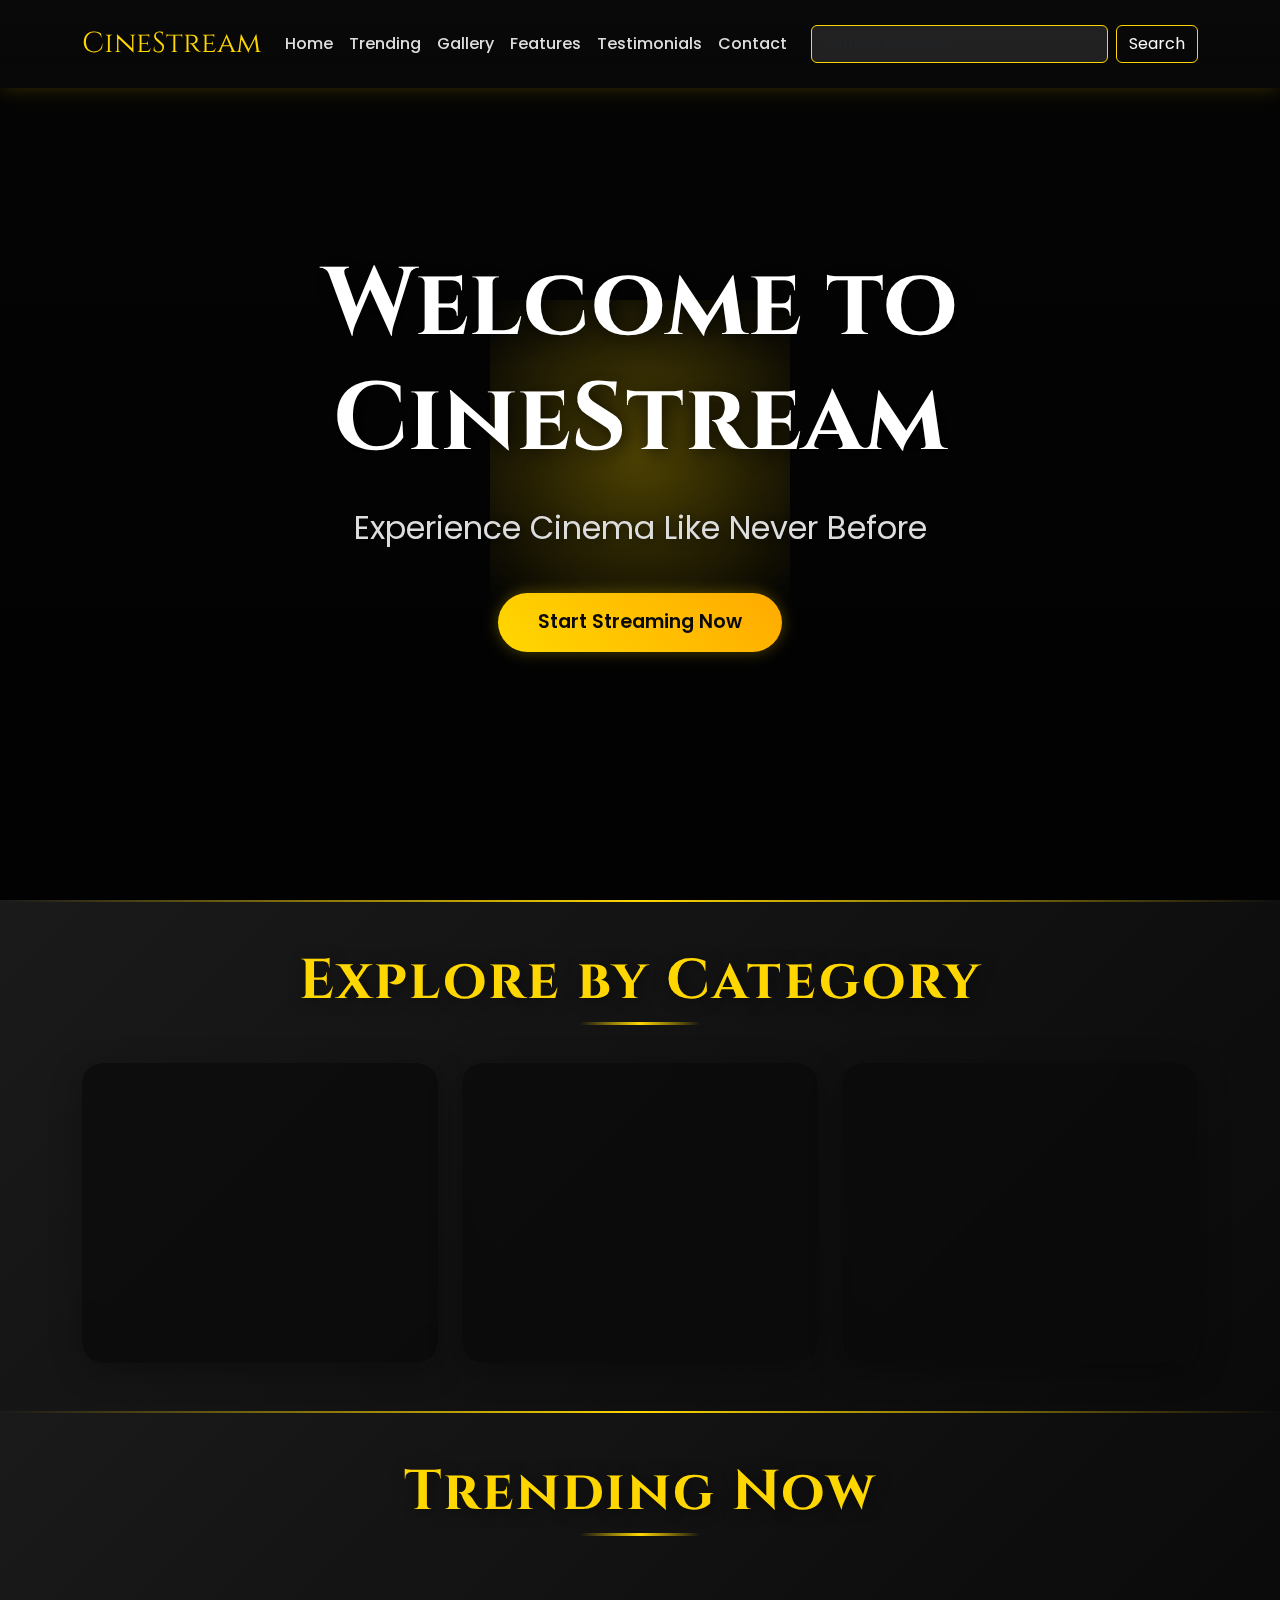
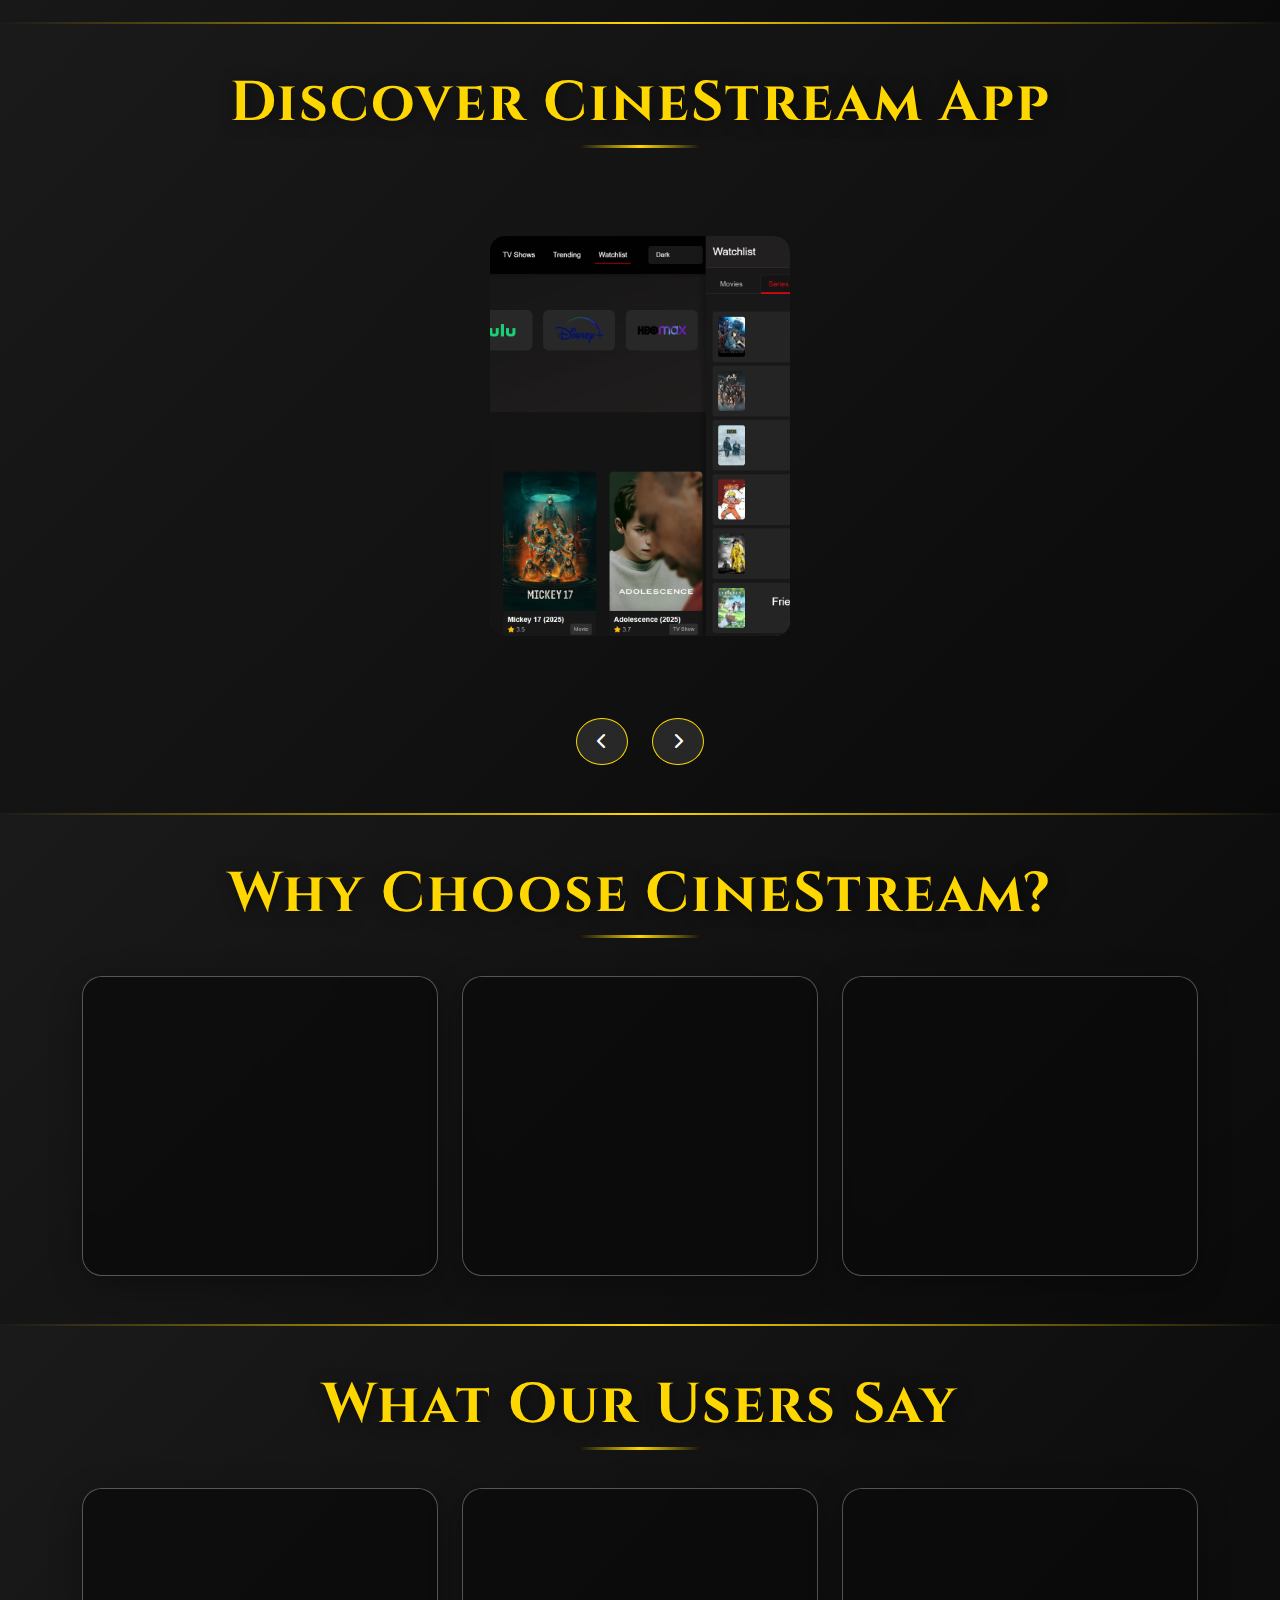
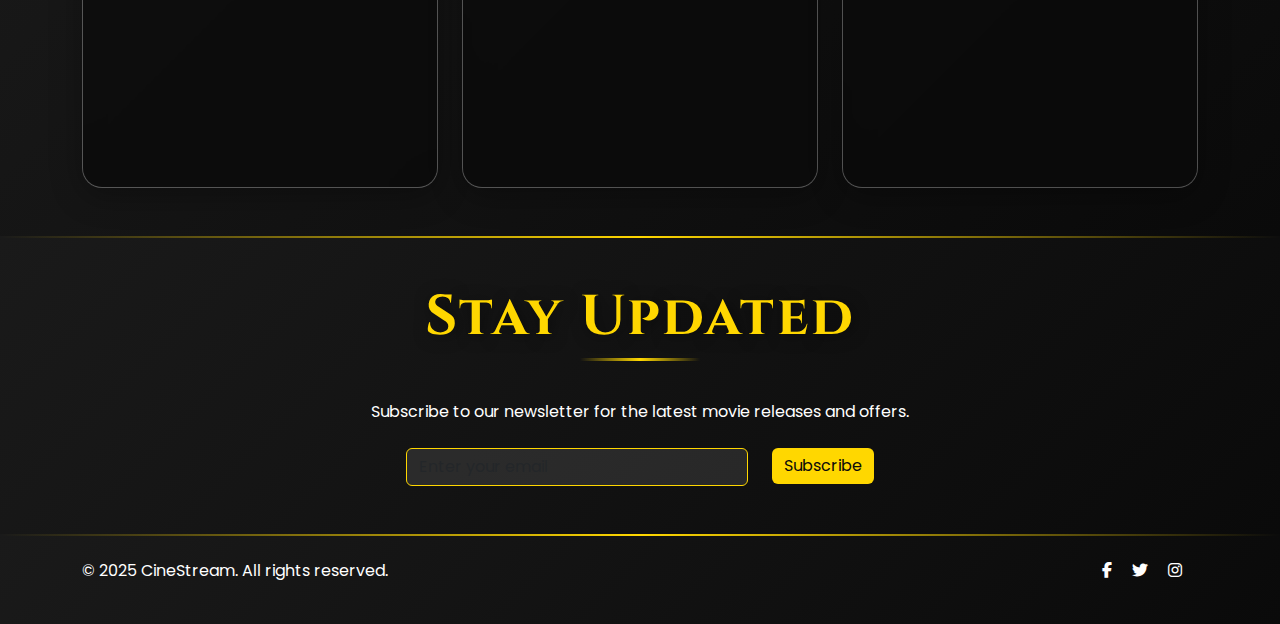
==== commit 8cd11c7a: "Update index.html" ====
--- a/index.html
+++ b/index.html
@@ -26,6 +26,11 @@
   <link rel="stylesheet" href="lading-page.css">
 </head>
 <body>
+  <!-- Starfield Background -->
+  <div class="starfield">
+    <canvas id="stars"></canvas>
+  </div>
+
   <!-- Preloader -->
   <div id="preloader">
     <div class="spinner">
@@ -51,8 +56,8 @@
           <li class="nav-item"><a class="nav-link" href="#contact">Contact</a></li>
         </ul>
         <form class="d-flex ms-3" role="search">
-          <input class="form-control me-2" type="search" placeholder="Search movies..." aria-label="Search">
-          <button class="btn btn-outline-light" type="submit">Search</button>
+          <input class="form-control me-2 search-input" type="search" placeholder="Search movies..." aria-label="Search">
+          <button class="btn btn-outline-light search-btn" type="submit">Search</button>
         </form>
       </div>
     </div>
@@ -76,12 +81,12 @@
   </section>
 
   <!-- Categories Section -->
-  <section class="categories py-5">
+  <section class="categories py-5 animate-section">
     <div class="container">
       <h2 class="section-title text-center mb-5">Explore by Category</h2>
       <div class="row row-cols-1 row-cols-md-3 g-4">
         <div class="col">
-          <div class="card category-card tilt" data-tilt style="background-image: url('https://image.tmdb.org/t/p/w500/8Vt6m1yJCq5oR3o5D2D2M3Nl61.jpg');">
+          <div class="card category-card tilt glass-card" data-tilt style="background-image: url('https://image.tmdb.org/t/p/w500/8Vt6m1yJCq5oR3o5D2D2M3Nl61.jpg');">
             <div class="card-overlay"></div>
             <div class="card-body">
               <i class="fas fa-film fa-3x mb-3 text-primary"></i>
@@ -91,7 +96,7 @@
           </div>
         </div>
         <div class="col">
-          <div class="card category-card tilt" data-tilt style="background-image: url('https://image.tmdb.org/t/p/w500/3bhkrj58Vtu7enYsRolD1fZdja1.jpg');">
+          <div class="card category-card tilt glass-card" data-tilt style="background-image: url('https://image.tmdb.org/t/p/w500/3bhkrj58Vtu7enYsRolD1fZdja1.jpg');">
             <div class="card-overlay"></div>
             <div class="card-body">
               <i class="fas fa-theater-masks fa-3x mb-3 text-success"></i>
@@ -101,7 +106,7 @@
           </div>
         </div>
         <div class="col">
-          <div class="card category-card tilt" data-tilt style="background-image: url('https://image.tmdb.org/t/p/w500/1g0dhYtq4irTY1GPXvift6kCfBn.jpg');">
+          <div class="card category-card tilt glass-card" data-tilt style="background-image: url('https://image.tmdb.org/t/p/w500/1g0dhYtq4irTY1GPXvift6kCfBn.jpg');">
             <div class="card-overlay"></div>
             <div class="card-body">
               <i class="fas fa-star fa-3x mb-3 text-warning"></i>
@@ -115,11 +120,11 @@
   </section>
 
   <!-- Trending Section -->
-  <section class="trending py-5" id="trending">
+  <section class="trending py-5 animate-section" id="trending">
     <div class="container">
       <h2 class="section-title text-center mb-5">Trending Now</h2>
       <div class="trending-carousel owl-carousel">
-        <div class="trending-item">
+        <div class="trending-item tilt glass-card" data-tilt>
           <img src="https://image.tmdb.org/t/p/w500/pB8BM7pdSp6B6Ih7QZ4DrQ3PmJK.jpg" alt="Fight Club" class="img-fluid">
           <div class="trending-overlay">
             <h3>Fight Club</h3>
@@ -127,7 +132,7 @@
             <button class="btn btn-sm btn-primary watch-now">Watch Now</button>
           </div>
         </div>
-        <div class="trending-item">
+        <div class="trending-item tilt glass-card" data-tilt>
           <img src="https://image.tmdb.org/t/p/w500/7WsyChQLEftFiDOVTGkv3hFpyyt.jpg" alt="Avengers: Infinity War" class="img-fluid">
           <div class="trending-overlay">
             <h3>Avengers: Infinity War</h3>
@@ -135,7 +140,7 @@
             <button class="btn btn-sm btn-primary watch-now">Watch Now</button>
           </div>
         </div>
-        <div class="trending-item">
+        <div class="trending-item tilt glass-card" data-tilt>
           <img src="https://image.tmdb.org/t/p/w500/8Y43QfgywsO8XojwN2mG4yTumN.jpg" alt="The Matrix" class="img-fluid">
           <div class="trending-overlay">
             <h3>The Matrix</h3>
@@ -143,7 +148,7 @@
             <button class="btn btn-sm btn-primary watch-now">Watch Now</button>
           </div>
         </div>
-        <div class="trending-item">
+        <div class="trending-item tilt glass-card" data-tilt>
           <img src="https://image.tmdb.org/t/p/w500/1g0dhYtq4irTY1GPXvift6kCfBn.jpg" alt="The Shawshank Redemption" class="img-fluid">
           <div class="trending-overlay">
             <h3>The Shawshank Redemption</h3>
@@ -156,46 +161,60 @@
   </section>
 
   <!-- Gallery Section -->
-  <section class="gallery py-5" id="gallery">
+  <section class="gallery py-5 animate-section" id="gallery">
     <div class="container">
       <h2 class="section-title text-center mb-5">Discover CineStream App</h2>
-      <div class="gallery-carousel owl-carousel">
-        <div class="gallery-item tilt" data-tilt>
-          <a href="screenshoots/home.png" data-lightbox="gallery" data-title="Home Screen">
-            <img src="screenshoots/home.png" alt="App Home Screen" loading="lazy">
-          </a>
-        </div>
-        <div class="gallery-item tilt" data-tilt>
-          <a href="screenshoots/Moviespage.png" data-lightbox="gallery" data-title="Movies Page">
-            <img src="screenshoots/Moviespage.png" alt="Movie Details" loading="lazy">
-          </a>
-        </div>
-        <div class="gallery-item tilt" data-tilt>
-          <a href="screenshoots/Network-details.png" data-lightbox="gallery" data-title="Network Details">
-            <img src="screenshoots/Network-details.png" alt="Search Screen" loading="lazy">
-          </a>
-        </div>
-        <div class="gallery-item tilt" data-tilt>
-          <a href="screenshoots/home.png" data-lightbox="gallery" data-title="Movies and TV Shows Details">
-            <img src="screenshoots/home.png" alt="Profile Screen" loading="lazy">
-          </a>
-        </div>
-        <div class="gallery-item tilt" data-tilt>
-          <a href="screenshoots/watchlist.png" data-lightbox="gallery" data-title="Watchlist">
-            <img src="screenshoots/watchlist.png" alt="Watchlist" loading="lazy">
-          </a>
-        </div>
+      <div class="gallery-3d-carousel">
+        <div class="gallery-item-wrapper">
+          <div class="gallery-item tilt" data-tilt>
+            <a href="./screenshoots/home.png" data-lightbox="gallery" data-title="Home Screen">
+              <img src="./screenshoots/home.png" alt="App Home Screen" loading="lazy">
+            </a>
+          </div>
+        </div>
+        <div class="gallery-item-wrapper">
+          <div class="gallery-item tilt" data-tilt>
+            <a href="./screenshoots/Moviespage.png" data-lightbox="gallery" data-title="Movies Page">
+              <img src="./screenshoots/Moviespage.png" alt="Movie Details" loading="lazy">
+            </a>
+          </div>
+        </div>
+        <div class="gallery-item-wrapper">
+          <div class="gallery-item tilt" data-tilt>
+            <a href="./screenshoots/Network-details.png" data-lightbox="gallery" data-title="Network Details">
+              <img src="./screenshoots/Network-details.png" alt="Search Screen" loading="lazy">
+            </a>
+          </div>
+        </div>
+        <div class="gallery-item-wrapper">
+          <div class="gallery-item tilt" data-tilt>
+            <a href="./screenshoots/home.png" data-lightbox="gallery" data-title="Movies and TV Shows Details">
+              <img src="./screenshoots/home.png" alt="Profile Screen" loading="lazy">
+            </a>
+          </div>
+        </div>
+        <div class="gallery-item-wrapper">
+          <div class="gallery-item tilt" data-tilt>
+            <a href="./screenshoots/watchlist.png" data-lightbox="gallery" data-title="Watchlist">
+              <img src="./screenshoots/watchlist.png" alt="Watchlist" loading="lazy">
+            </a>
+          </div>
+        </div>
+      </div>
+      <div class="gallery-controls">
+        <button class="gallery-prev"><i class="fas fa-chevron-left"></i></button>
+        <button class="gallery-next"><i class="fas fa-chevron-right"></i></button>
       </div>
     </div>
   </section>
 
   <!-- Features Section -->
-  <section class="features py-5" id="features">
+  <section class="features py-5 animate-section" id="features">
     <div class="container">
       <h2 class="section-title text-center mb-5">Why Choose CineStream?</h2>
       <div class="row row-cols-1 row-cols-md-3 g-4">
         <div class="col">
-          <div class="feature-card tilt" data-tilt style="background-image: url('https://image.tmdb.org/t/p/w500/5weFjIpK1g8kS5vJD2X1fTRH0d.jpg');">
+          <div class="feature-card tilt glass-card" data-tilt style="background-image: url('https://image.tmdb.org/t/p/w500/5weFjIpK1g8kS5vJD2X1fTRH0d.jpg');">
             <div class="card-overlay"></div>
             <div class="card-body">
               <i class="fas fa-tv fa-3x mb-3 text-primary"></i>
@@ -205,7 +224,7 @@
           </div>
         </div>
         <div class="col">
-          <div class="feature-card tilt" data-tilt style="background-image: url('https://image.tmdb.org/t/p/w500/8Vt6m1yJCq5oR3o5D2D2M3Nl61.jpg');">
+          <div class="feature-card tilt glass-card" data-tilt style="background-image: url('https://image.tmdb.org/t/p/w500/8Vt6m1yJCq5oR3o5D2D2M3Nl61.jpg');">
             <div class="card-overlay"></div>
             <div class="card-body">
               <i class="fas fa-film fa-3x mb-3 text-success"></i>
@@ -215,7 +234,7 @@
           </div>
         </div>
         <div class="col">
-          <div class="feature-card tilt" data-tilt style="background-image: url('https://image.tmdb.org/t/p/w500/1g0dhYtq4irTY1GPXvift6kCfBn.jpg');">
+          <div class="feature-card tilt glass-card" data-tilt style="background-image: url('https://image.tmdb.org/t/p/w500/1g0dhYtq4irTY1GPXvift6kCfBn.jpg');">
             <div class="card-overlay"></div>
             <div class="card-body">
               <i class="fas fa-star fa-3x mb-3 text-warning"></i>
@@ -229,12 +248,12 @@
   </section>
 
   <!-- Testimonials Section -->
-  <section class="testimonials py-5" id="testimonials">
+  <section class="testimonials py-5 animate-section" id="testimonials">
     <div class="container">
       <h2 class="section-title text-center mb-5">What Our Users Say</h2>
       <div class="row row-cols-1 row-cols-md-3 g-4">
         <div class="col">
-          <div class="card testimonial-card tilt" data-tilt style="background-image: url('https://images.unsplash.com/photo-1502685104226-ee32379fefbe?ixlib=rb-4.0.3&auto=format&fit=crop&w=500&q=60');">
+          <div class="card testimonial-card tilt glass-card" data-tilt style="background-image: url('https://images.unsplash.com/photo-1502685104226-ee32379fefbe?ixlib=rb-4.0.3&auto=format&fit=crop&w=500&q=60');">
             <div class="card-overlay"></div>
             <div class="card-body">
               <p class="card-text">"CineStream has the best movie selection I've ever seen!"</p>
@@ -244,7 +263,7 @@
           </div>
         </div>
         <div class="col">
-          <div class="card testimonial-card tilt" data-tilt style="background-image: url('https://images.unsplash.com/photo-1507003211169-0a1dd7228f2d?ixlib=rb-4.0.3&auto=format&fit=crop&w=500&q=60');">
+          <div class="card testimonial-card tilt glass-card" data-tilt style="background-image: url('https://images.unsplash.com/photo-1507003211169-0a1dd7228f2d?ixlib=rb-4.0.3&auto=format&fit=crop&w=500&q=60');">
             <div class="card-overlay"></div>
             <div class="card-body">
               <p class="card-text">"Amazing quality and easy to use interface."</p>
@@ -254,7 +273,7 @@
           </div>
         </div>
         <div class="col">
-          <div class="card testimonial-card tilt" data-tilt style="background-image: url('https://images.unsplash.com/photo-1517841903200-7a706ff3a04f?ixlib=rb-4.0.3&auto=format&fit=crop&w=500&q=60');">
+          <div class="card testimonial-card tilt glass-card" data-tilt style="background-image: url('https://images.unsplash.com/photo-1517841903200-7a706ff3a04f?ixlib=rb-4.0.3&auto=format&fit=crop&w=500&q=60');">
             <div class="card-overlay"></div>
             <div class="card-body">
               <p class="card-text">"Love the trending section—always up to date!"</p>
@@ -268,23 +287,23 @@
   </section>
 
   <!-- Newsletter Section -->
-  <section class="newsletter py-5" id="contact">
+  <section class="newsletter py-5 animate-section" id="contact">
     <div class="container">
       <h2 class="section-title text-center mb-5">Stay Updated</h2>
       <p class="text-center mb-4">Subscribe to our newsletter for the latest movie releases and offers.</p>
       <form class="row justify-content-center">
         <div class="col-auto">
-          <input type="email" class="form-control" placeholder="Enter your email" required>
+          <input type="email" class="form-control newsletter-input" placeholder="Enter your email" required>
         </div>
         <div class="col-auto">
-          <button type="submit" class="btn btn-primary">Subscribe</button>
+          <button type="submit" class="btn btn-primary newsletter-btn">Subscribe</button>
         </div>
       </form>
     </div>
   </section>
 
   <!-- Footer -->
-  <footer class="footer py-4 text-white">
+  <footer class="footer py-4 text-white animate-section">
     <div class="container">
       <div class="row">
         <div class="col-md-6">
@@ -292,9 +311,9 @@
         </div>
         <div class="col-md-6 text-md-end">
           <div class="social-links">
-            <a href="#" class="text-white me-3"><i class="fab fa-facebook-f"></i></a>
-            <a href="#" class="text-white me-3"><i class="fab fa-twitter"></i></a>
-            <a href="#" class="text-white me-3"><i class="fab fa-instagram"></i></a>
+            <a href="#" class="text-white me-3 social-icon"><i class="fab fa-facebook-f"></i></a>
+            <a href="#" class="text-white me-3 social-icon"><i class="fab fa-twitter"></i></a>
+            <a href="#" class="text-white me-3 social-icon"><i class="fab fa-instagram"></i></a>
           </div>
         </div>
       </div>
--- a/lading-page.css
+++ b/lading-page.css
@@ -1,7 +1,8 @@
 :root {
   --primary-bg: #0a0a0a;
-  --secondary-bg: #111;
-  --card-bg: #1c1c1c;
+  --secondary-bg: linear-gradient(135deg, #1a1a1a, #0a0a0a);
+  --card-bg: rgba(30, 30, 30, 0.5);
+  --glass-bg: rgba(255, 255, 255, 0.1);
   --overlay-bg: rgba(0, 0, 0, 0.7);
   --text-light: #fff;
   --text-dark: #333;
@@ -17,20 +18,30 @@
 
 body {
   font-family: 'Poppins', sans-serif;
-  background-color: var(--primary-bg);
+  background: var(--primary-bg);
   color: var(--text-light);
   overflow-x: hidden;
   line-height: 1.6;
+  position: relative;
 }
 
 h1, h2, h3, h4, h5, h6 {
   font-family: 'Cinzel', serif;
 }
 
-.container {
-  max-width: 1200px;
-  margin: 0 auto;
-  padding: 0 15px;
+/* Starfield Background */
+.starfield {
+  position: fixed;
+  top: 0;
+  left: 0;
+  width: 100%;
+  height: 100%;
+  z-index: -1;
+}
+
+#stars {
+  width: 100%;
+  height: 100%;
 }
 
 /* Preloader */
@@ -81,7 +92,14 @@
 .navbar {
   background: linear-gradient(to bottom, rgba(10, 10, 10, 0.9), rgba(10, 10, 10, 0.7));
   padding: 1rem 0;
-  transition: background 0.3s ease;
+  transition: all 0.3s ease;
+  box-shadow: 0 0 20px rgba(255, 215, 0, 0.2);
+}
+
+.navbar.scrolled {
+  padding: 0.5rem 0;
+  background: rgba(10, 10, 10, 0.95);
+  box-shadow: 0 0 30px rgba(255, 215, 0, 0.3);
 }
 
 .navbar-brand {
@@ -94,10 +112,50 @@
   color: #ddd !important;
   font-weight: 500;
   transition: color 0.3s ease;
+  position: relative;
+}
+
+.nav-link::after {
+  content: '';
+  position: absolute;
+  bottom: -2px;
+  left: 0;
+  width: 0;
+  height: 2px;
+  background: var(--accent-color);
+  transition: width 0.3s ease;
+}
+
+.nav-link:hover::after {
+  width: 100%;
 }
 
 .nav-link:hover {
   color: var(--accent-color) !important;
+}
+
+.search-input {
+  background: var(--glass-bg);
+  border: 1px solid var(--accent-color);
+  color: var(--text-light);
+  transition: all 0.3s ease;
+}
+
+.search-input:focus {
+  background: var(--glass-bg);
+  border-color: var(--accent-hover);
+  box-shadow: 0 0 10px rgba(255, 215, 0, 0.3);
+}
+
+.search-btn {
+  border: 1px solid var(--accent-color);
+  transition: all 0.3s ease;
+}
+
+.search-btn:hover {
+  background: var(--accent-color);
+  color: var(--primary-bg);
+  border-color: var(--accent-hover);
 }
 
 /* Hero Section */
@@ -145,17 +203,17 @@
   position: absolute;
   top: 50%;
   left: 50%;
-  width: 200px;
-  height: 200px;
-  background: radial-gradient(circle, rgba(255, 215, 0, 0.2), transparent);
+  width: 300px;
+  height: 300px;
+  background: radial-gradient(circle, rgba(255, 215, 0, 0.3), transparent);
   transform: translate(-50%, -50%);
   z-index: 3;
-  animation: pulse 3s infinite ease-in-out;
+  animation: pulse 4s infinite ease-in-out;
 }
 
 @keyframes pulse {
   0%, 100% { transform: translate(-50%, -50%) scale(1); opacity: 0.5; }
-  50% { transform: translate(-50%, -50%) scale(1.2); opacity: 0.8; }
+  50% { transform: translate(-50%, -50%) scale(1.3); opacity: 0.8; }
 }
 
 .hero-content {
@@ -166,18 +224,19 @@
 }
 
 .hero-title {
-  font-size: 5rem;
+  font-size: 6rem;
   font-weight: 700;
   margin-bottom: 1.5rem;
   color: var(--text-light);
-  text-shadow: 3px 3px 15px rgba(0, 0, 0, 0.8);
+  text-shadow: 3px 3px 20px rgba(0, 0, 0, 0.8);
 }
 
 .hero-subtitle {
-  font-size: 1.8rem;
+  font-size: 2rem;
   font-weight: 400;
   margin-bottom: 2.5rem;
   color: #ddd;
+  text-shadow: 2px 2px 10px rgba(0, 0, 0, 0.5);
 }
 
 .cta-button {
@@ -188,9 +247,10 @@
   border: none;
   border-radius: 50px;
   color: var(--primary-bg);
-  transition: transform 0.3s ease, box-shadow 0.3s ease;
+  transition: all 0.3s ease;
   position: relative;
   overflow: hidden;
+  box-shadow: 0 0 15px rgba(255, 215, 0, 0.3);
 }
 
 .cta-button::before {
@@ -209,8 +269,8 @@
 }
 
 .cta-button:hover {
-  transform: translateY(-5px);
-  box-shadow: 0 10px 20px rgba(255, 215, 0, 0.3);
+  transform: scale(1.05);
+  box-shadow: 0 0 30px rgba(255, 215, 0, 0.5);
 }
 
 /* Section Divider */
@@ -224,6 +284,7 @@
 .categories {
   background: var(--secondary-bg);
   position: relative;
+  padding: 5rem 0;
 }
 
 .categories::before {
@@ -234,6 +295,14 @@
   width: 100%;
   height: 2px;
   background: linear-gradient(to right, transparent, var(--accent-color), transparent);
+}
+
+.glass-card {
+  background: var(--glass-bg) !important;
+  backdrop-filter: blur(10px);
+  -webkit-backdrop-filter: blur(10px);
+  border: 1px solid rgba(255, 255, 255, 0.2);
+  box-shadow: 0 8px 32px rgba(0, 0, 0, 0.3);
 }
 
 .category-card {
@@ -278,7 +347,7 @@
 
 .category-card:hover {
   transform: scale(1.05);
-  box-shadow: 0 0 20px rgba(255, 215, 0, 0.3);
+  box-shadow: 0 0 30px rgba(255, 215, 0, 0.4);
 }
 
 .category-card::before {
@@ -315,6 +384,7 @@
 .trending {
   background: var(--secondary-bg);
   position: relative;
+  padding: 5rem 0;
 }
 
 .trending::before {
@@ -371,20 +441,22 @@
   padding: 8px 20px;
   border-radius: 20px;
   font-weight: 600;
-  transition: background 0.3s ease;
+  transition: all 0.3s ease;
 }
 
 .watch-now:hover {
   background: var(--accent-hover);
+  box-shadow: 0 0 15px rgba(255, 215, 0, 0.5);
 }
 
 .section-title {
-  font-size: 3rem;
+  font-size: 3.5rem;
   font-weight: 700;
   color: var(--accent-color);
-  text-shadow: 2px 2px 10px rgba(0, 0, 0, 0.5);
+  text-shadow: 2px 2px 15px rgba(0, 0, 0, 0.5);
   position: relative;
   margin-bottom: 3rem;
+  letter-spacing: 2px;
 }
 
 .section-title::after {
@@ -393,15 +465,16 @@
   bottom: -10px;
   left: 50%;
   transform: translateX(-50%);
-  width: 100px;
+  width: 120px;
   height: 3px;
   background: linear-gradient(to right, transparent, var(--accent-color), transparent);
 }
 
 /* Gallery Section */
 .gallery {
-  background: var(--primary-bg);
-  position: relative;
+  background: var(--secondary-bg);
+  position: relative;
+  padding: 5rem 0;
 }
 
 .gallery::before {
@@ -414,8 +487,20 @@
   background: linear-gradient(to right, transparent, var(--accent-color), transparent);
 }
 
-.gallery-carousel {
-  position: relative;
+.gallery-3d-carousel {
+  position: relative;
+  perspective: 1000px;
+  height: 500px;
+  display: flex;
+  justify-content: center;
+  align-items: center;
+}
+
+.gallery-item-wrapper {
+  position: absolute;
+  width: 300px;
+  height: 400px;
+  transition: all 0.5s ease;
 }
 
 .gallery-item {
@@ -423,11 +508,13 @@
   border-radius: 15px;
   overflow: hidden;
   transition: transform 0.3s ease, box-shadow 0.3s ease;
+  width: 100%;
+  height: 100%;
 }
 
 .gallery-item img {
   width: 100%;
-  height: 400px;
+  height: 100%;
   object-fit: cover;
   border-radius: 15px;
   transition: transform 0.5s ease;
@@ -458,21 +545,25 @@
   opacity: 1;
 }
 
-.gallery-item::after {
-  content: '';
-  position: absolute;
-  top: 50%;
-  left: 50%;
-  width: 100px;
-  height: 100px;
-  background: radial-gradient(circle, rgba(255, 215, 0, 0.3), transparent);
-  transform: translate(-50%, -50%);
-  opacity: 0;
-  transition: opacity 0.3s ease;
-}
-
-.gallery-item:hover::after {
-  opacity: 1;
+.gallery-controls {
+  text-align: center;
+  margin-top: 2rem;
+}
+
+.gallery-prev, .gallery-next {
+  background: var(--glass-bg);
+  border: 1px solid var(--accent-color);
+  color: var(--text-light);
+  padding: 10px 20px;
+  margin: 0 10px;
+  border-radius: 50%;
+  transition: all 0.3s ease;
+}
+
+.gallery-prev:hover, .gallery-next:hover {
+  background: var(--accent-color);
+  color: var(--primary-bg);
+  box-shadow: 0 0 15px rgba(255, 215, 0, 0.5);
 }
 
 /* Lightbox Customization */
@@ -492,6 +583,7 @@
 .features {
   background: var(--secondary-bg);
   position: relative;
+  padding: 5rem 0;
 }
 
 .features::before {
@@ -545,7 +637,7 @@
 
 .feature-card:hover {
   transform: scale(1.05);
-  box-shadow: 0 0 20px rgba(255, 215, 0, 0.3);
+  box-shadow: 0 0 30px rgba(255, 215, 0, 0.4);
 }
 
 .feature-card::before {
@@ -582,6 +674,7 @@
 .testimonials {
   background: var(--secondary-bg);
   position: relative;
+  padding: 5rem 0;
 }
 
 .testimonials::before {
@@ -633,7 +726,7 @@
 
 .testimonial-card:hover {
   transform: scale(1.05);
-  box-shadow: 0 0 20px rgba(255, 215, 0, 0.3);
+  box-shadow: 0 0 30px rgba(255, 215, 0, 0.4);
 }
 
 .testimonial-card::before {
@@ -661,6 +754,7 @@
 .newsletter {
   background: var(--secondary-bg);
   position: relative;
+  padding: 5rem 0;
 }
 
 .newsletter::before {
@@ -673,28 +767,36 @@
   background: linear-gradient(to right, transparent, var(--accent-color), transparent);
 }
 
-.newsletter .form-control {
-  border-radius: 25px 0 0 25px;
-  border: 2px solid var(--accent-color);
-  background: var(--card-bg);
+.newsletter-input {
+  background: var(--glass-bg);
+  border: 1px solid var(--accent-color);
   color: var(--text-light);
-}
-
-.newsletter .btn-primary {
-  border-radius: 0 25px 25px 0;
+  transition: all 0.3s ease;
+}
+
+.newsletter-input:focus {
+  background: var(--glass-bg);
+  border-color: var(--accent-hover);
+  box-shadow: 0 0 10px rgba(255, 215, 0, 0.3);
+}
+
+.newsletter-btn {
   background: var(--accent-color);
+  color: var(--primary-bg);
   border: none;
-  color: var(--primary-bg);
-}
-
-.newsletter .btn-primary:hover {
+  transition: all 0.3s ease;
+}
+
+.newsletter-btn:hover {
   background: var(--accent-hover);
+  box-shadow: 0 0 15px rgba(255, 215, 0, 0.5);
 }
 
 /* Footer */
 .footer {
-  background: var(--primary-bg);
-  position: relative;
+  background: var(--secondary-bg);
+  position: relative;
+  padding: 3rem 0;
 }
 
 .footer::before {
@@ -707,12 +809,13 @@
   background: linear-gradient(to right, transparent, var(--accent-color), transparent);
 }
 
-.social-links a {
-  transition: color 0.3s ease;
-}
-
-.social-links a:hover {
+.social-links .social-icon {
+  transition: all 0.3s ease;
+}
+
+.social-links .social-icon:hover {
   color: var(--accent-color);
+  transform: scale(1.2);
 }
 
 /* Back to Top Button */
@@ -731,7 +834,8 @@
   justify-content: center;
   font-size: 1.2rem;
   opacity: 0;
-  transition: opacity 0.3s ease;
+  transition: all 0.3s ease;
+  box-shadow: 0 0 15px rgba(255, 215, 0, 0.3);
 }
 
 #back-to-top.visible {
@@ -740,22 +844,25 @@
 
 #back-to-top:hover {
   background: var(--accent-hover);
+  transform: scale(1.1);
+  box-shadow: 0 0 20px rgba(255, 215, 0, 0.5);
 }
 
 /* Responsive Design */
 @media (max-width: 992px) {
-  .gallery-carousel .owl-item {
-    width: 300px !important;
+  .gallery-item-wrapper {
+    width: 250px;
+    height: 350px;
   }
 }
 
 @media (max-width: 768px) {
   .hero-title {
-    font-size: 3rem;
+    font-size: 4rem;
   }
 
   .hero-subtitle {
-    font-size: 1.4rem;
+    font-size: 1.5rem;
   }
 
   .cta-button {
@@ -771,7 +878,8 @@
     height: 300px;
   }
 
-  .gallery-item img {
+  .gallery-item-wrapper {
+    width: 200px;
     height: 300px;
   }
 
@@ -788,14 +896,19 @@
   }
 
   .hero-title {
-    font-size: 2.5rem;
+    font-size: 3rem;
   }
 
   .hero-subtitle {
     font-size: 1.2rem;
   }
 
-  .gallery-carousel .owl-item {
-    width: 100% !important;
-  }
-}
+  .gallery-3d-carousel {
+    height: 400px;
+  }
+
+  .gallery-item-wrapper {
+    width: 180px;
+    height: 260px;
+  }
+}
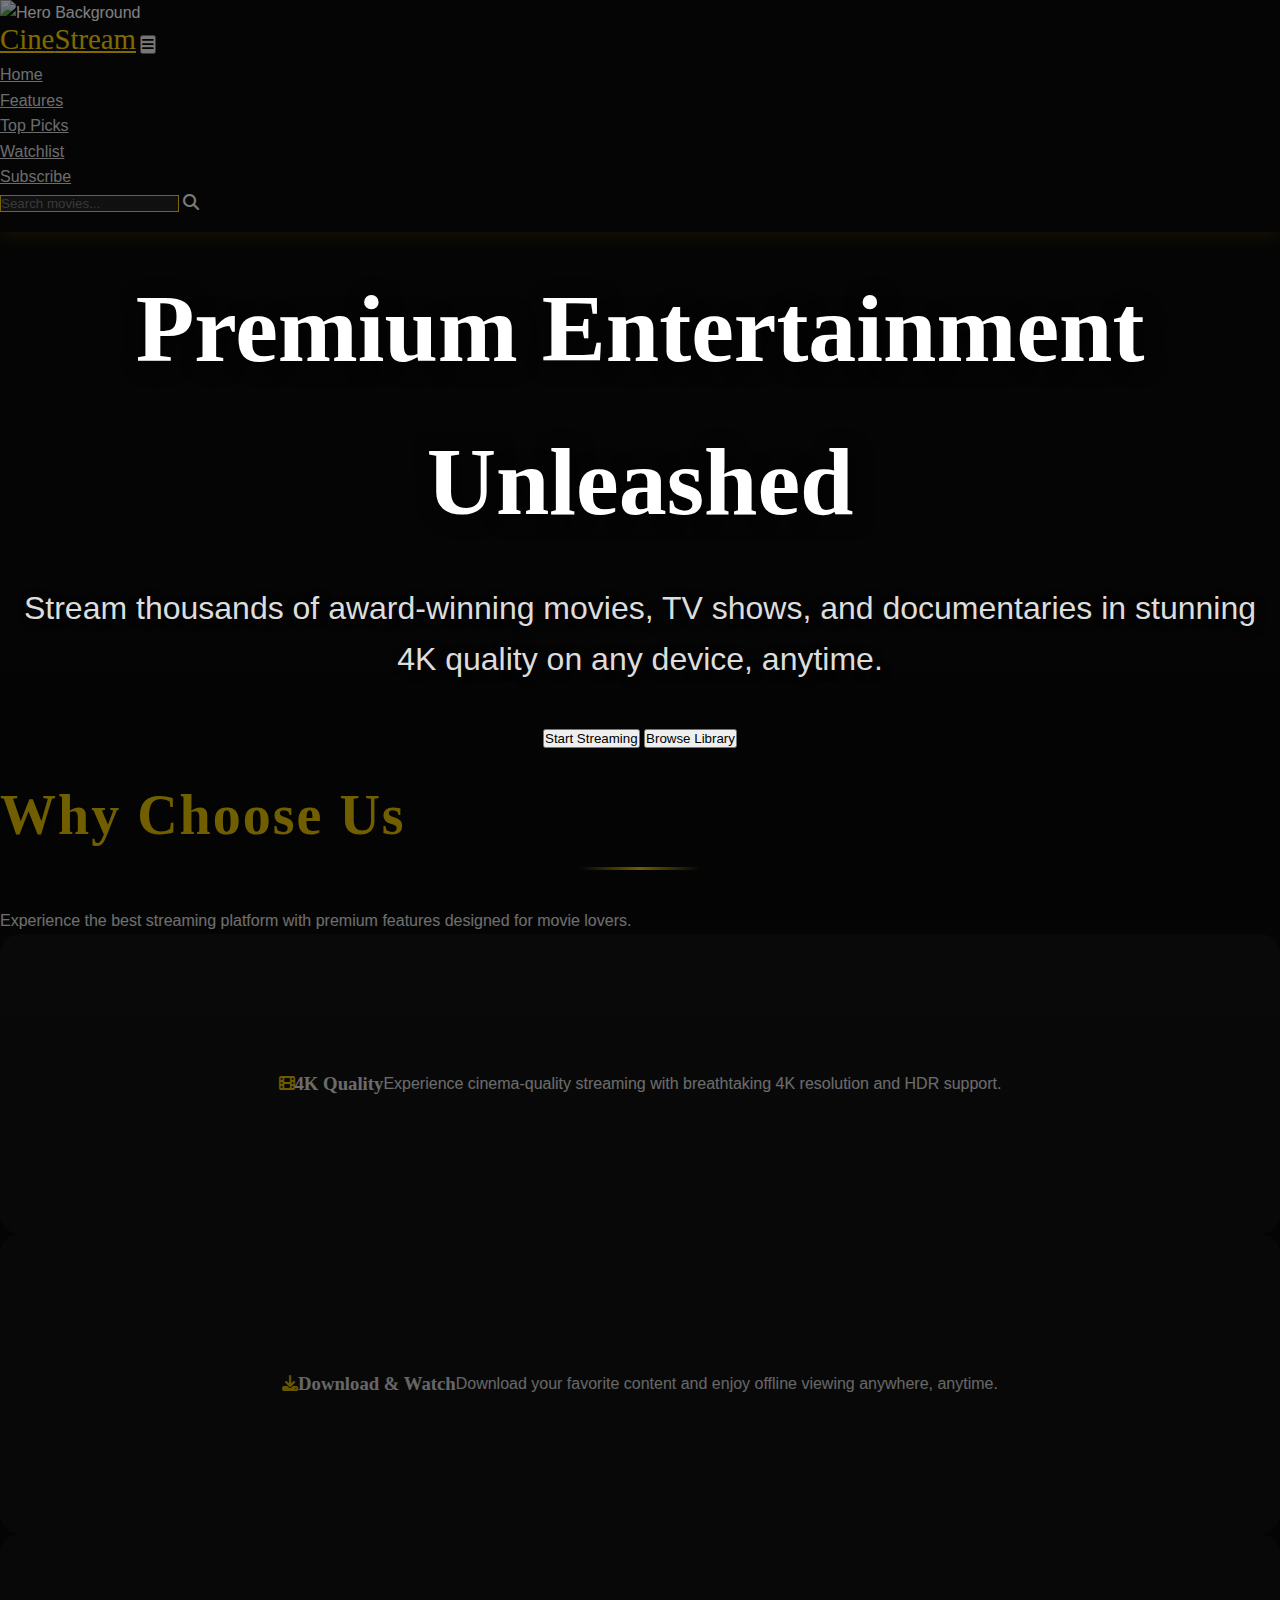
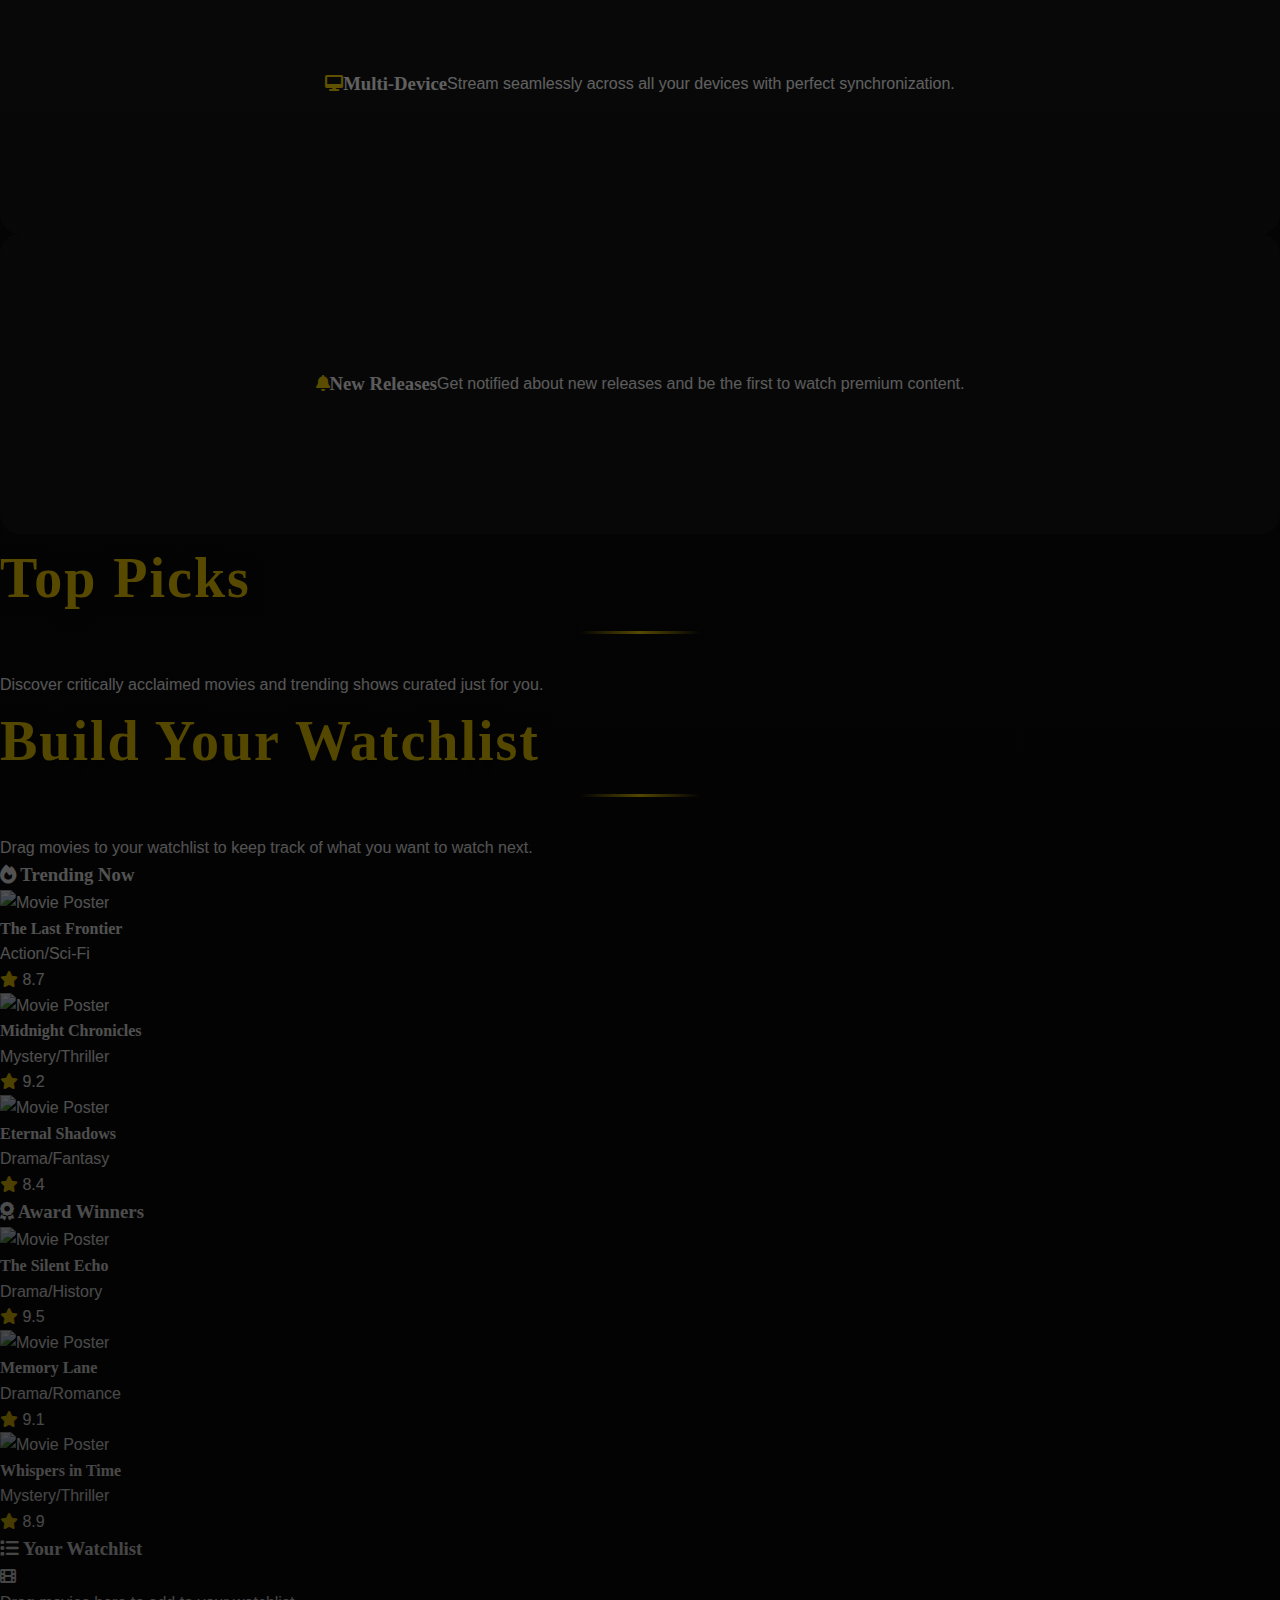
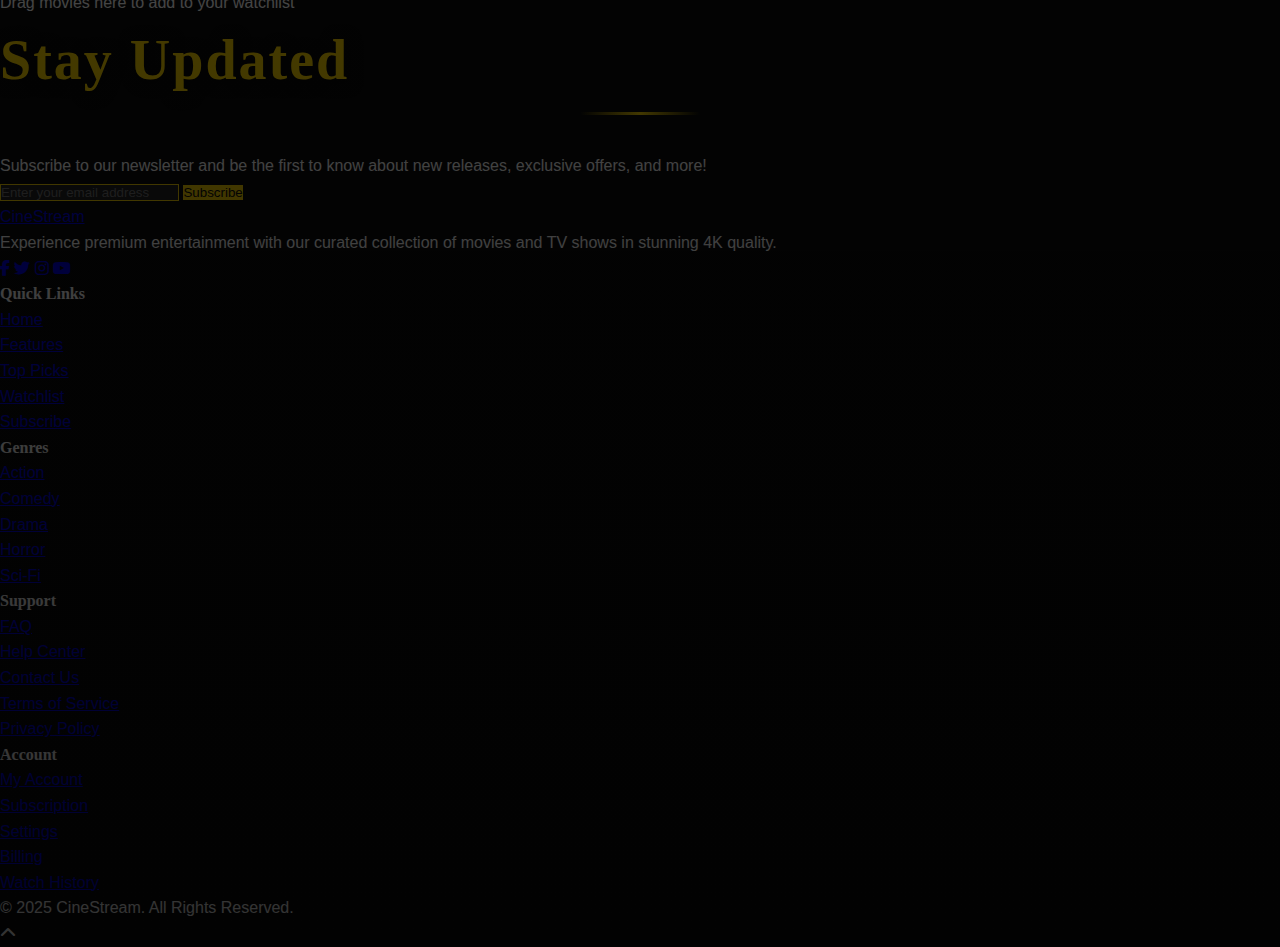
==== commit 33b7c302: "Update index.html" ====
--- a/index.html
+++ b/index.html
@@ -3,335 +3,321 @@
 <head>
   <meta charset="UTF-8">
   <meta name="viewport" content="width=device-width, initial-scale=1.0">
-  <meta name="description" content="CineStream - Stream the latest movies and TV shows with a vast library and top-rated content.">
-  <meta name="keywords" content="movies, streaming, CineStream, watch online, TV shows">
+  <meta name="description" content="CineStream - Unleash premium movies and TV shows in stunning 4K quality.">
+  <meta name="keywords" content="movies, streaming, CineStream, 4K, premium, entertainment">
   <meta name="author" content="xAI">
-  <!-- Open Graph Meta Tags -->
-  <meta property="og:title" content="CineStream - Your Ultimate Movie Streaming Experience">
-  <meta property="og:description" content="Discover a world of movies and TV shows in stunning quality with CineStream.">
-  <meta property="og:image" content="https://cinestream.example.com/og-image.jpg">
-  <meta property="og:url" content="https://cinestream.example.com">
-  <meta property="og:type" content="website">
-  <!-- Twitter Card Meta Tags -->
-  <meta name="twitter:card" content="summary_large_image">
-  <meta name="twitter:title" content="CineStream - Your Ultimate Movie Streaming Experience">
-  <meta name="twitter:description" content="Discover a world of movies and TV shows in stunning quality with CineStream.">
-  <meta name="twitter:image" content="https://cinestream.example.com/og-image.jpg">
-  <title>CineStream - Your Ultimate Movie Streaming Experience</title>
-  <link href="https://cdn.jsdelivr.net/npm/bootstrap@5.3.0/dist/css/bootstrap.min.css" rel="stylesheet">
+  <title>CineStream - Premium Entertainment Unleashed</title>
+  <!-- Bootstrap CSS -->
+  <link href="https://cdn.jsdelivr.net/npm/bootstrap@5.3.0/dist/css/bootstrap.min.css" rel="stylesheet" integrity="sha384-9ndCyUaIbzAi2FUVXJi0CjmCapSmO7SnpJef0486qhLnuZ2cdeRhO02iuK6FUUVM" crossorigin="anonymous">
+  <!-- Font Awesome -->
   <link rel="stylesheet" href="https://cdnjs.cloudflare.com/ajax/libs/font-awesome/6.4.0/css/all.min.css">
-  <link href="https://fonts.googleapis.com/css2?family=Cinzel:wght@400;700&family=Poppins:wght@300;400;500;600;700&display=swap" rel="stylesheet">
-  <link rel="stylesheet" href="https://cdnjs.cloudflare.com/ajax/libs/OwlCarousel2/2.3.4/assets/owl.carousel.min.css">
-  <link rel="stylesheet" href="https://cdnjs.cloudflare.com/ajax/libs/lightbox2/2.11.3/css/lightbox.min.css">
+  <!-- Google Fonts -->
+  <link href="https://fonts.googleapis.com/css2?family=Orbitron:wght@400;700&family=Inter:wght@300;400;500;600;700&display=swap" rel="stylesheet">
+  <!-- AOS Animation Library -->
+  <link rel="stylesheet" href="https://cdnjs.cloudflare.com/ajax/libs/aos/2.3.4/aos.css" />
   <link rel="stylesheet" href="lading-page.css">
-</head>
+  </head>
 <body>
-  <!-- Starfield Background -->
-  <div class="starfield">
-    <canvas id="stars"></canvas>
-  </div>
-
-  <!-- Preloader -->
-  <div id="preloader">
-    <div class="spinner">
-      <div class="film-strip"></div>
-      <span>CineStream</span>
-    </div>
-  </div>
-
   <!-- Navigation -->
   <nav class="navbar navbar-expand-lg navbar-dark fixed-top">
     <div class="container">
-      <a class="navbar-brand" href="#">CineStream</a>
+      <a class="navbar-brand" href="#">Cine<span>Stream</span></a>
       <button class="navbar-toggler" type="button" data-bs-toggle="collapse" data-bs-target="#navbarNav" aria-controls="navbarNav" aria-expanded="false" aria-label="Toggle navigation">
-        <span class="navbar-toggler-icon"></span>
+        <i class="fas fa-bars"></i>
       </button>
       <div class="collapse navbar-collapse" id="navbarNav">
-        <ul class="navbar-nav ms-auto">
-          <li class="nav-item"><a class="nav-link" href="#home">Home</a></li>
-          <li class="nav-item"><a class="nav-link" href="#trending">Trending</a></li>
-          <li class="nav-item"><a class="nav-link" href="#gallery">Gallery</a></li>
+        <ul class="navbar-nav mx-auto">
+          <li class="nav-item"><a class="nav-link active" href="#hero">Home</a></li>
           <li class="nav-item"><a class="nav-link" href="#features">Features</a></li>
-          <li class="nav-item"><a class="nav-link" href="#testimonials">Testimonials</a></li>
-          <li class="nav-item"><a class="nav-link" href="#contact">Contact</a></li>
+          <li class="nav-item"><a class="nav-link" href="#featured">Top Picks</a></li>
+          <li class="nav-item"><a class="nav-link" href="#watchlist">Watchlist</a></li>
+          <li class="nav-item"><a class="nav-link" href="#newsletter">Subscribe</a></li>
         </ul>
-        <form class="d-flex ms-3" role="search">
-          <input class="form-control me-2 search-input" type="search" placeholder="Search movies..." aria-label="Search">
-          <button class="btn btn-outline-light search-btn" type="submit">Search</button>
-        </form>
+        <div class="search-box d-none d-lg-block">
+          <input type="text" class="search-input" placeholder="Search movies...">
+          <i class="fas fa-search search-icon"></i>
+        </div>
       </div>
     </div>
   </nav>
 
   <!-- Hero Section -->
-  <section class="hero" id="home">
-    <div class="hero-bg">
-      <video autoplay muted loop playsinline class="hero-video" data-src="https://archive.org/download/BigBuckBunny_124/Content/big_buck_bunny_720p_surround.mp4" loading="lazy">
-        <source src="https://archive.org/download/BigBuckBunny_124/Content/big_buck_bunny_720p_surround.mp4" type="video/mp4">
-        Your browser does not support the video tag.
-      </video>
-      <div class="hero-overlay"></div>
-      <div class="spotlight-effect"></div>
-    </div>
-    <div class="hero-content text-center text-white">
-      <h1 class="hero-title">Welcome to CineStream</h1>
-      <p class="hero-subtitle">Experience Cinema Like Never Before</p>
-      <a href="CineStream.html" class="btn btn-primary btn-lg cta-button">Start Streaming Now</a>
-    </div>
-  </section>
-
-  <!-- Categories Section -->
-  <section class="categories py-5 animate-section">
+  <section id="hero">
+    <img src="/api/placeholder/1920/1080" class="hero-bg" alt="Hero Background" loading="lazy">
+    <div class="hero-overlay"></div>
     <div class="container">
-      <h2 class="section-title text-center mb-5">Explore by Category</h2>
-      <div class="row row-cols-1 row-cols-md-3 g-4">
-        <div class="col">
-          <div class="card category-card tilt glass-card" data-tilt style="background-image: url('https://image.tmdb.org/t/p/w500/8Vt6m1yJCq5oR3o5D2D2M3Nl61.jpg');">
-            <div class="card-overlay"></div>
-            <div class="card-body">
-              <i class="fas fa-film fa-3x mb-3 text-primary"></i>
-              <h3 class="card-title">Action</h3>
-              <p class="card-text">High-octane thrills and excitement.</p>
-            </div>
-          </div>
-        </div>
-        <div class="col">
-          <div class="card category-card tilt glass-card" data-tilt style="background-image: url('https://image.tmdb.org/t/p/w500/3bhkrj58Vtu7enYsRolD1fZdja1.jpg');">
-            <div class="card-overlay"></div>
-            <div class="card-body">
-              <i class="fas fa-theater-masks fa-3x mb-3 text-success"></i>
-              <h3 class="card-title">Drama</h3>
-              <p class="card-text">Emotional stories that captivate.</p>
-            </div>
-          </div>
-        </div>
-        <div class="col">
-          <div class="card category-card tilt glass-card" data-tilt style="background-image: url('https://image.tmdb.org/t/p/w500/1g0dhYtq4irTY1GPXvift6kCfBn.jpg');">
-            <div class="card-overlay"></div>
-            <div class="card-body">
-              <i class="fas fa-star fa-3x mb-3 text-warning"></i>
-              <h3 class="card-title">Classics</h3>
-              <p class="card-text">Timeless cinematic masterpieces.</p>
-            </div>
-          </div>
-        </div>
-      </div>
-    </div>
-  </section>
-
-  <!-- Trending Section -->
-  <section class="trending py-5 animate-section" id="trending">
-    <div class="container">
-      <h2 class="section-title text-center mb-5">Trending Now</h2>
-      <div class="trending-carousel owl-carousel">
-        <div class="trending-item tilt glass-card" data-tilt>
-          <img src="https://image.tmdb.org/t/p/w500/pB8BM7pdSp6B6Ih7QZ4DrQ3PmJK.jpg" alt="Fight Club" class="img-fluid">
-          <div class="trending-overlay">
-            <h3>Fight Club</h3>
-            <p>1999 • Drama</p>
-            <button class="btn btn-sm btn-primary watch-now">Watch Now</button>
-          </div>
-        </div>
-        <div class="trending-item tilt glass-card" data-tilt>
-          <img src="https://image.tmdb.org/t/p/w500/7WsyChQLEftFiDOVTGkv3hFpyyt.jpg" alt="Avengers: Infinity War" class="img-fluid">
-          <div class="trending-overlay">
-            <h3>Avengers: Infinity War</h3>
-            <p>2018 • Action</p>
-            <button class="btn btn-sm btn-primary watch-now">Watch Now</button>
-          </div>
-        </div>
-        <div class="trending-item tilt glass-card" data-tilt>
-          <img src="https://image.tmdb.org/t/p/w500/8Y43QfgywsO8XojwN2mG4yTumN.jpg" alt="The Matrix" class="img-fluid">
-          <div class="trending-overlay">
-            <h3>The Matrix</h3>
-            <p>1999 • Sci-Fi</p>
-            <button class="btn btn-sm btn-primary watch-now">Watch Now</button>
-          </div>
-        </div>
-        <div class="trending-item tilt glass-card" data-tilt>
-          <img src="https://image.tmdb.org/t/p/w500/1g0dhYtq4irTY1GPXvift6kCfBn.jpg" alt="The Shawshank Redemption" class="img-fluid">
-          <div class="trending-overlay">
-            <h3>The Shawshank Redemption</h3>
-            <p>1994 • Drama</p>
-            <button class="btn btn-sm btn-primary watch-now">Watch Now</button>
-          </div>
-        </div>
-      </div>
-    </div>
-  </section>
-
-  <!-- Gallery Section -->
-  <section class="gallery py-5 animate-section" id="gallery">
-    <div class="container">
-      <h2 class="section-title text-center mb-5">Discover CineStream App</h2>
-      <div class="gallery-3d-carousel">
-        <div class="gallery-item-wrapper">
-          <div class="gallery-item tilt" data-tilt>
-            <a href="./screenshoots/home.png" data-lightbox="gallery" data-title="Home Screen">
-              <img src="./screenshoots/home.png" alt="App Home Screen" loading="lazy">
-            </a>
-          </div>
-        </div>
-        <div class="gallery-item-wrapper">
-          <div class="gallery-item tilt" data-tilt>
-            <a href="./screenshoots/Moviespage.png" data-lightbox="gallery" data-title="Movies Page">
-              <img src="./screenshoots/Moviespage.png" alt="Movie Details" loading="lazy">
-            </a>
-          </div>
-        </div>
-        <div class="gallery-item-wrapper">
-          <div class="gallery-item tilt" data-tilt>
-            <a href="./screenshoots/Network-details.png" data-lightbox="gallery" data-title="Network Details">
-              <img src="./screenshoots/Network-details.png" alt="Search Screen" loading="lazy">
-            </a>
-          </div>
-        </div>
-        <div class="gallery-item-wrapper">
-          <div class="gallery-item tilt" data-tilt>
-            <a href="./screenshoots/home.png" data-lightbox="gallery" data-title="Movies and TV Shows Details">
-              <img src="./screenshoots/home.png" alt="Profile Screen" loading="lazy">
-            </a>
-          </div>
-        </div>
-        <div class="gallery-item-wrapper">
-          <div class="gallery-item tilt" data-tilt>
-            <a href="./screenshoots/watchlist.png" data-lightbox="gallery" data-title="Watchlist">
-              <img src="./screenshoots/watchlist.png" alt="Watchlist" loading="lazy">
-            </a>
-          </div>
-        </div>
-      </div>
-      <div class="gallery-controls">
-        <button class="gallery-prev"><i class="fas fa-chevron-left"></i></button>
-        <button class="gallery-next"><i class="fas fa-chevron-right"></i></button>
+      <div class="row">
+        <div class="col-lg-8 col-md-10">
+          <div class="hero-content" data-aos="fade-right" data-aos-duration="1000">
+            <h1 class="hero-title">Premium <span>Entertainment</span> Unleashed</h1>
+            <p class="hero-subtitle">Stream thousands of award-winning movies, TV shows, and documentaries in stunning 4K quality on any device, anytime.</p>
+            <div class="hero-cta">
+              <button class="btn btn-primary hero-btn">Start Streaming</button>
+              <button class="btn btn-outline hero-btn">Browse Library</button>
+            </div>
+          </div>
+        </div>
       </div>
     </div>
   </section>
 
   <!-- Features Section -->
-  <section class="features py-5 animate-section" id="features">
-    <div class="container">
-      <h2 class="section-title text-center mb-5">Why Choose CineStream?</h2>
-      <div class="row row-cols-1 row-cols-md-3 g-4">
-        <div class="col">
-          <div class="feature-card tilt glass-card" data-tilt style="background-image: url('https://image.tmdb.org/t/p/w500/5weFjIpK1g8kS5vJD2X1fTRH0d.jpg');">
-            <div class="card-overlay"></div>
-            <div class="card-body">
-              <i class="fas fa-tv fa-3x mb-3 text-primary"></i>
-              <h3>Stream Anywhere</h3>
-              <p>Watch on any device, anytime, with seamless quality.</p>
-            </div>
-          </div>
-        </div>
-        <div class="col">
-          <div class="feature-card tilt glass-card" data-tilt style="background-image: url('https://image.tmdb.org/t/p/w500/8Vt6m1yJCq5oR3o5D2D2M3Nl61.jpg');">
-            <div class="card-overlay"></div>
-            <div class="card-body">
-              <i class="fas fa-film fa-3x mb-3 text-success"></i>
-              <h3>Vast Library</h3>
-              <p>Thousands of titles across all genres.</p>
-            </div>
-          </div>
-        </div>
-        <div class="col">
-          <div class="feature-card tilt glass-card" data-tilt style="background-image: url('https://image.tmdb.org/t/p/w500/1g0dhYtq4irTY1GPXvift6kCfBn.jpg');">
-            <div class="card-overlay"></div>
-            <div class="card-body">
-              <i class="fas fa-star fa-3x mb-3 text-warning"></i>
-              <h3>Curated Content</h3>
-              <p>Handpicked movies with the highest ratings.</p>
-            </div>
+  <section id="features" class="section-padding">
+    <div class="container features-wrapper">
+      <div class="row mb-5">
+        <div class="col-lg-6" data-aos="fade-up">
+          <h2 class="section-title">Why Choose Us</h2>
+          <p class="section-subtitle">Experience the best streaming platform with premium features designed for movie lovers.</p>
+        </div>
+      </div>
+      <div class="row">
+        <div class="col-lg-3 col-md-6 mb-4" data-aos="fade-up" data-aos-delay="100">
+          <div class="feature-card">
+            <div class="feature-icon">
+              <i class="fas fa-film"></i>
+            </div>
+            <h3 class="feature-title">4K Quality</h3>
+            <p class="feature-desc">Experience cinema-quality streaming with breathtaking 4K resolution and HDR support.</p>
+          </div>
+        </div>
+        <div class="col-lg-3 col-md-6 mb-4" data-aos="fade-up" data-aos-delay="200">
+          <div class="feature-card">
+            <div class="feature-icon">
+              <i class="fas fa-download"></i>
+            </div>
+            <h3 class="feature-title">Download & Watch</h3>
+            <p class="feature-desc">Download your favorite content and enjoy offline viewing anywhere, anytime.</p>
+          </div>
+        </div>
+        <div class="col-lg-3 col-md-6 mb-4" data-aos="fade-up" data-aos-delay="300">
+          <div class="feature-card">
+            <div class="feature-icon">
+              <i class="fas fa-desktop"></i>
+            </div>
+            <h3 class="feature-title">Multi-Device</h3>
+            <p class="feature-desc">Stream seamlessly across all your devices with perfect synchronization.</p>
+          </div>
+        </div>
+        <div class="col-lg-3 col-md-6 mb-4" data-aos="fade-up" data-aos-delay="400">
+          <div class="feature-card">
+            <div class="feature-icon">
+              <i class="fas fa-bell"></i>
+            </div>
+            <h3 class="feature-title">New Releases</h3>
+            <p class="feature-desc">Get notified about new releases and be the first to watch premium content.</p>
           </div>
         </div>
       </div>
     </div>
   </section>
 
-  <!-- Testimonials Section -->
-  <section class="testimonials py-5 animate-section" id="testimonials">
+  <!-- Featured Section (Top Picks Grid) -->
+  <section id="featured" class="section-padding">
     <div class="container">
-      <h2 class="section-title text-center mb-5">What Our Users Say</h2>
-      <div class="row row-cols-1 row-cols-md-3 g-4">
-        <div class="col">
-          <div class="card testimonial-card tilt glass-card" data-tilt style="background-image: url('https://images.unsplash.com/photo-1502685104226-ee32379fefbe?ixlib=rb-4.0.3&auto=format&fit=crop&w=500&q=60');">
-            <div class="card-overlay"></div>
-            <div class="card-body">
-              <p class="card-text">"CineStream has the best movie selection I've ever seen!"</p>
-              <h5 class="card-title">Sarah M.</h5>
-              <p class="text-muted">Regular Viewer</p>
-            </div>
-          </div>
-        </div>
-        <div class="col">
-          <div class="card testimonial-card tilt glass-card" data-tilt style="background-image: url('https://images.unsplash.com/photo-1507003211169-0a1dd7228f2d?ixlib=rb-4.0.3&auto=format&fit=crop&w=500&q=60');">
-            <div class="card-overlay"></div>
-            <div class="card-body">
-              <p class="card-text">"Amazing quality and easy to use interface."</p>
-              <h5 class="card-title">John D.</h5>
-              <p class="text-muted">Premium User</p>
-            </div>
-          </div>
-        </div>
-        <div class="col">
-          <div class="card testimonial-card tilt glass-card" data-tilt style="background-image: url('https://images.unsplash.com/photo-1517841903200-7a706ff3a04f?ixlib=rb-4.0.3&auto=format&fit=crop&w=500&q=60');">
-            <div class="card-overlay"></div>
-            <div class="card-body">
-              <p class="card-text">"Love the trending section—always up to date!"</p>
-              <h5 class="card-title">Emily R.</h5>
-              <p class="text-muted">New Subscriber</p>
-            </div>
-          </div>
-        </div>
-      </div>
+      <div class="row mb-5">
+        <div class="col-lg-6" data-aos="fade-up">
+          <h2 class="section-title">Top Picks</h2>
+          <p class="section-subtitle">Discover critically acclaimed movies and trending shows curated just for you.</p>
+        </div>
+      </div>
+      <div class="top-picks-grid" id="topPicks"></div>
     </div>
   </section>
 
-  <!-- Newsletter Section -->
-  <section class="newsletter py-5 animate-section" id="contact">
+  <!-- Watchlist Builder Section -->
+  <section id="watchlist" class="section-padding">
     <div class="container">
-      <h2 class="section-title text-center mb-5">Stay Updated</h2>
-      <p class="text-center mb-4">Subscribe to our newsletter for the latest movie releases and offers.</p>
-      <form class="row justify-content-center">
-        <div class="col-auto">
-          <input type="email" class="form-control newsletter-input" placeholder="Enter your email" required>
-        </div>
-        <div class="col-auto">
-          <button type="submit" class="btn btn-primary newsletter-btn">Subscribe</button>
-        </div>
-      </form>
-    </div>
-  </section>
-
-  <!-- Footer -->
-  <footer class="footer py-4 text-white animate-section">
-    <div class="container">
-      <div class="row">
-        <div class="col-md-6">
-          <p>© 2025 CineStream. All rights reserved.</p>
-        </div>
-        <div class="col-md-6 text-md-end">
-          <div class="social-links">
-            <a href="#" class="text-white me-3 social-icon"><i class="fab fa-facebook-f"></i></a>
-            <a href="#" class="text-white me-3 social-icon"><i class="fab fa-twitter"></i></a>
-            <a href="#" class="text-white me-3 social-icon"><i class="fab fa-instagram"></i></a>
-          </div>
-        </div>
-      </div>
-    </div>
-  </footer>
-
-  <!-- Back to Top Button -->
-  <button id="back-to-top" aria-label="Back to Top">
-    <i class="fas fa-chevron-up"></i>
-  </button>
-
-  <!-- Scripts -->
-  <script src="https://cdn.jsdelivr.net/npm/bootstrap@5.3.0/dist/js/bootstrap.bundle.min.js"></script>
-  <script src="https://cdnjs.cloudflare.com/ajax/libs/gsap/3.11.5/gsap.min.js"></script>
-  <script src="https://cdnjs.cloudflare.com/ajax/libs/gsap/3.11.5/ScrollTrigger.min.js"></script>
-  <script src="https://cdnjs.cloudflare.com/ajax/libs/OwlCarousel2/2.3.4/owl.carousel.min.js"></script>
-  <script src="https://cdnjs.cloudflare.com/ajax/libs/lightbox2/2.11.3/js/lightbox.min.js"></script>
-  <script src="https://cdnjs.cloudflare.com/ajax/libs/vanilla-tilt/1.7.0/vanilla-tilt.min.js"></script>
-  <script src="js/lading-page.js"></script>
+      <div class="row mb-5">
+        <div class="col-lg-6" data-aos="fade-up">
+          <h2 class="section-title">Build Your Watchlist</h2>
+          <p class="section-subtitle">Drag movies to your watchlist to keep track of what you want to watch next.</p>
+        </div>
+      </div>
+      <div class="watchlist-container">
+        <div class="watchlist-col" data-aos="fade-up" data-aos-delay="100">
+          <h3><i class="fas fa-fire"></i> Trending Now</h3>
+          <div class="movie-item" draggable="true">
+            <img src="/api/placeholder/160/240" alt="Movie Poster">
+            <div class="movie-info">
+              <h4>The Last Frontier</h4>
+              <div class="movie-meta">
+                <span>Action/Sci-Fi</span>
+                <div class="rating">
+                  <i class="fas fa-star" style="color: gold;"></i>
+                  <span>8.7</span>
+                </div>
+              </div>
+            </div>
+          </div>
+          <div class="movie-item" draggable="true">
+            <img src="/api/placeholder/160/240" alt="Movie Poster">
+            <div class="movie-info">
+              <h4>Midnight Chronicles</h4>
+              <div class="movie-meta">
+                <span>Mystery/Thriller</span>
+                <div class="rating">
+                  <i class="fas fa-star" style="color: gold;"></i>
+                  <span>9.2</span>
+                </div>
+              </div>
+            </div>
+          </div>
+          <div class="movie-item" draggable="true">
+            <img src="/api/placeholder/160/240" alt="Movie Poster">
+            <div class="movie-info">
+              <h4>Eternal Shadows</h4>
+              <div class="movie-meta">
+                <span>Drama/Fantasy</span>
+                <div class="rating">
+                  <i class="fas fa-star" style="color: gold;"></i>
+                  <span>8.4</span>
+                </div>
+              </div>
+            </div>
+          </div>
+        </div>
+        
+        <div class="watchlist-col" data-aos="fade-up" data-aos-delay="200">
+          <h3><i class="fas fa-award"></i> Award Winners</h3>
+          <div class="movie-item" draggable="true">
+            <img src="/api/placeholder/160/240" alt="Movie Poster">
+            <div class="movie-info">
+              <h4>The Silent Echo</h4>
+              <div class="movie-meta">
+                <span>Drama/History</span>
+                <div class="rating">
+                  <i class="fas fa-star" style="color: gold;"></i>
+                  <span>9.5</span>
+                </div>
+              </div>
+            </div>
+          </div>
+          <div class="movie-item" draggable="true">
+            <img src="/api/placeholder/160/240" alt="Movie Poster">
+            <div class="movie-info">
+              <h4>Memory Lane</h4>
+              <div class="movie-meta">
+                <span>Drama/Romance</span>
+                <div class="rating">
+                  <i class="fas fa-star" style="color: gold;"></i>
+                  <span>9.1</span>
+                </div>
+              </div>
+            </div>
+          </div>
+          <div class="movie-item" draggable="true">
+            <img src="/api/placeholder/160/240" alt="Movie Poster">
+            <div class="movie-info">
+              <h4>Whispers in Time</h4>
+              <div class="movie-meta">
+                <span>Mystery/Thriller</span>
+                <div class="rating">
+                  <i class="fas fa-star" style="color: gold;"></i>
+                  <span>8.9</span>
+                </div>
+              </div>
+            </div>
+          </div>
+        </div>
+        
+        <div class="watchlist-col" data-aos="fade-up" data-aos-delay="300">
+          <h3><i class="fas fa-list"></i> Your Watchlist</h3>
+          <div class="watchlist-dropzone" id="userWatchlist">
+            <div class="empty-watchlist">
+              <i class="fas fa-film"></i>
+              <p>Drag movies here to add to your watchlist</p>
+            </div>
+          </div>
+        </div>
+      </div>
+      </section>
+      
+      <!-- Newsletter Section -->
+      <section id="newsletter" class="section-padding">
+        <div class="container">
+          <div class="newsletter-content" data-aos="fade-up">
+            <div class="text-center">
+              <h2 class="section-title">Stay Updated</h2>
+              <p class="section-subtitle">Subscribe to our newsletter and be the first to know about new releases, exclusive offers, and more!</p>
+              <div class="newsletter-form">
+                <input type="email" class="newsletter-input" placeholder="Enter your email address">
+                <button class="newsletter-btn">Subscribe</button>
+              </div>
+            </div>
+          </div>
+        </div>
+      </section>
+      
+      <!-- Footer -->
+      <footer>
+        <div class="container">
+          <div class="row">
+            <div class="col-lg-4 col-md-6 mb-4">
+              <a href="#" class="footer-logo">Cine<span>Stream</span></a>
+              <p class="footer-desc">Experience premium entertainment with our curated collection of movies and TV shows in stunning 4K quality.</p>
+              <div class="social-links">
+                <a href="#" class="social-icon"><i class="fab fa-facebook-f"></i></a>
+                <a href="#" class="social-icon"><i class="fab fa-twitter"></i></a>
+                <a href="#" class="social-icon"><i class="fab fa-instagram"></i></a>
+                <a href="#" class="social-icon"><i class="fab fa-youtube"></i></a>
+              </div>
+            </div>
+            <div class="col-lg-2 col-md-6 mb-4">
+              <h4 class="footer-title">Quick Links</h4>
+              <ul class="footer-links">
+                <li><a href="#hero">Home</a></li>
+                <li><a href="#features">Features</a></li>
+                <li><a href="#featured">Top Picks</a></li>
+                <li><a href="#watchlist">Watchlist</a></li>
+                <li><a href="#newsletter">Subscribe</a></li>
+              </ul>
+            </div>
+            <div class="col-lg-2 col-md-6 mb-4">
+              <h4 class="footer-title">Genres</h4>
+              <ul class="footer-links">
+                <li><a href="#">Action</a></li>
+                <li><a href="#">Comedy</a></li>
+                <li><a href="#">Drama</a></li>
+                <li><a href="#">Horror</a></li>
+                <li><a href="#">Sci-Fi</a></li>
+              </ul>
+            </div>
+            <div class="col-lg-2 col-md-6 mb-4">
+              <h4 class="footer-title">Support</h4>
+              <ul class="footer-links">
+                <li><a href="#">FAQ</a></li>
+                <li><a href="#">Help Center</a></li>
+                <li><a href="#">Contact Us</a></li>
+                <li><a href="#">Terms of Service</a></li>
+                <li><a href="#">Privacy Policy</a></li>
+              </ul>
+            </div>
+            <div class="col-lg-2 col-md-6 mb-4">
+              <h4 class="footer-title">Account</h4>
+              <ul class="footer-links">
+                <li><a href="#">My Account</a></li>
+                <li><a href="#">Subscription</a></li>
+                <li><a href="#">Settings</a></li>
+                <li><a href="#">Billing</a></li>
+                <li><a href="#">Watch History</a></li>
+              </ul>
+            </div>
+          </div>
+          <div class="copyright">
+            <p>&copy; 2025 CineStream. All Rights Reserved.</p>
+          </div>
+        </div>
+      </footer>
+      
+      <!-- Back to Top Button -->
+      <div class="back-to-top">
+        <i class="fas fa-chevron-up"></i>
+      </div>
+      
+      <!-- Bootstrap JS -->
+      <script src="https://cdn.jsdelivr.net/npm/bootstrap@5.3.0/dist/js/bootstrap.bundle.min.js" integrity="sha384-geWF76RCwLtnZ8qwWowPQNguL3RmwHVBC9FhGdlKrxdiJJigb/j/68SIy3Te4Bkz" crossorigin="anonymous"></script>
+      <!-- AOS Animation Library -->
+      <script src="https://cdnjs.cloudflare.com/ajax/libs/aos/2.3.4/aos.js"></script>
+      <script src="js/script.js"></script>
 </body>
 </html>
